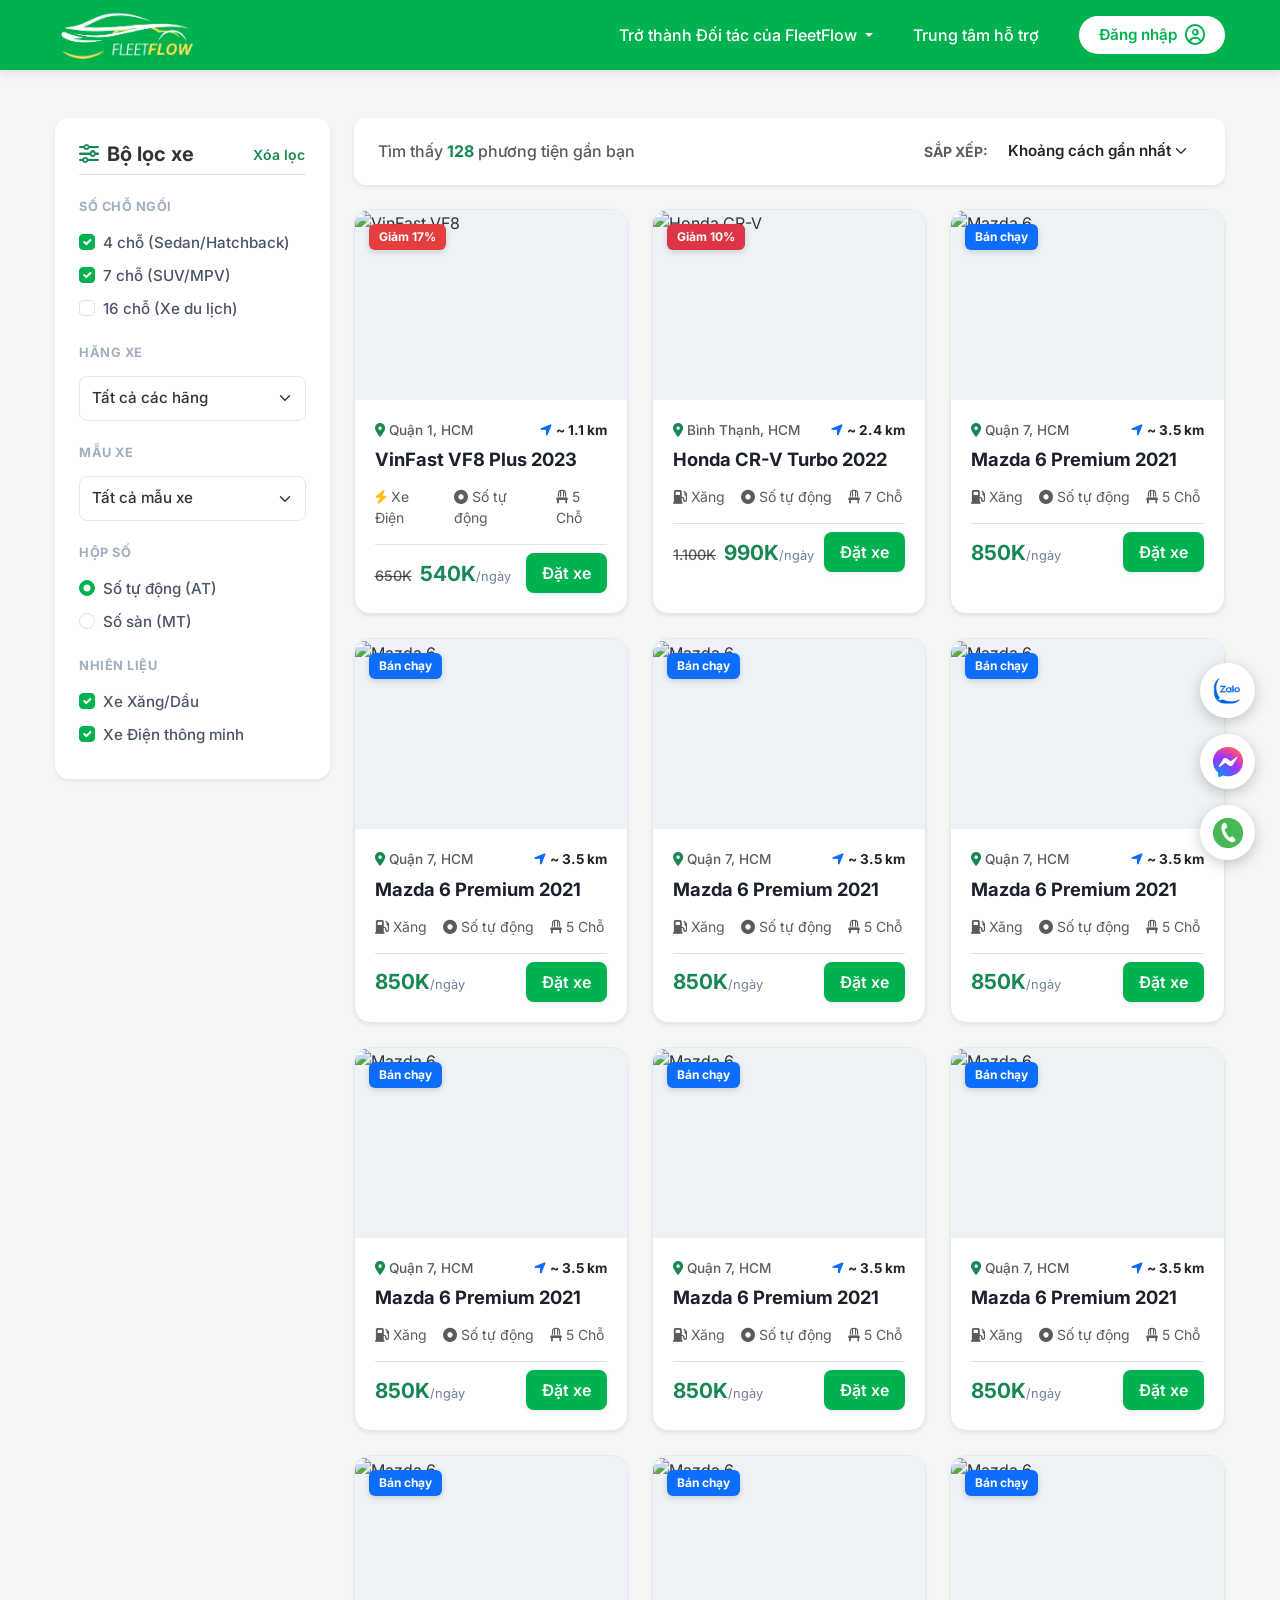
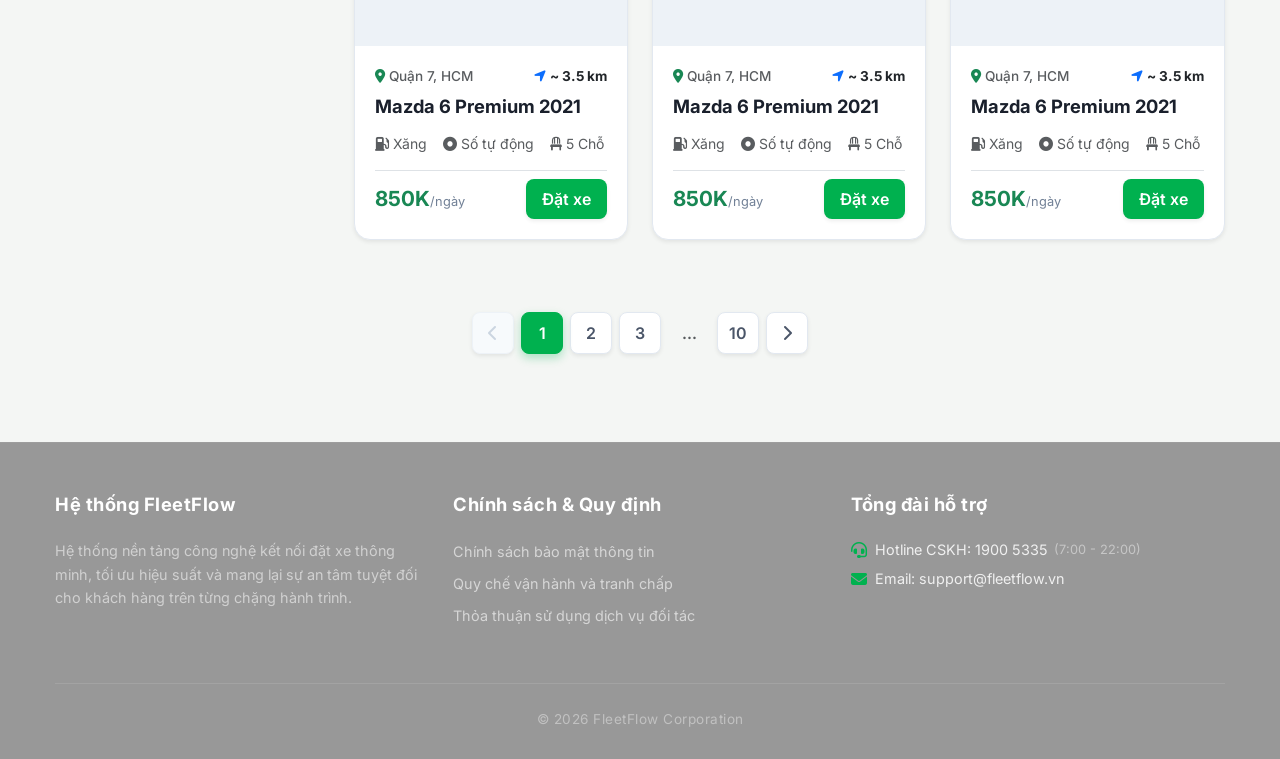
==== findCar.html @ 90685b1c "remove comments" ====
<!doctype html>
<html lang="vi">
  <head>
    <meta charset="UTF-8" />
    <meta name="viewport" content="width=device-width, initial-scale=1.0" />
    <meta
      name="description"
      content="FleetFlow - Tìm kiếm phương tiện di chuyển phù hợp nhất với bạn."
    />
    <title>FleetFlow - Tìm Kiếm Phương Tiện</title>

    <link rel="preconnect" href="https://fonts.googleapis.com" />
    <link rel="preconnect" href="https://fonts.gstatic.com" crossorigin />
    <link
      href="https://fonts.googleapis.com/css2?family=Inter:wght@400;500;600;700&display=swap"
      rel="stylesheet"
    />
    <link
      href="https://cdn.jsdelivr.net/npm/bootstrap@5.3.2/dist/css/bootstrap.min.css"
      rel="stylesheet"
    />
    <link
      rel="stylesheet"
      href="https://cdnjs.cloudflare.com/ajax/libs/font-awesome/6.4.2/css/all.min.css"
    />

    <link rel="stylesheet" href="style/base.css" />
    <link rel="stylesheet" href="style/pages/findCar.css" />
  </head>
  <body>
    <header>
      <nav class="navbar navbar-expand-lg custom-navbar sticky-top">
        <div class="container-base position-relative h-100">
          <a class="navbar-brand brand-overflow" href="#">
            <img
              src="assests/img/logo1.jpg"
              alt="FleetFlow Logo"
              class="logo-img"
            />
          </a>

          <button
            class="navbar-toggler border-0 ms-auto"
            type="button"
            data-bs-toggle="collapse"
            data-bs-target="#fleetflowNav"
          >
            <span class="navbar-toggler-icon"></span>
          </button>

          <div class="collapse navbar-collapse" id="fleetflowNav">
            <ul
              class="navbar-nav ms-auto align-items-center gap-4 mt-3 mt-lg-0"
            >
              <li class="nav-item dropdown">
                <a
                  class="nav-link text-white fw-medium dropdown-toggle"
                  href="#"
                  id="partnerDropdown"
                  role="button"
                  data-bs-toggle="dropdown"
                  aria-expanded="false"
                >
                  Trở thành Đối tác của FleetFlow
                </a>
                <ul
                  class="dropdown-menu shadow border-0"
                  aria-labelledby="partnerDropdown"
                >
                  <li>
                    <a class="dropdown-item py-2" href="#"
                      >Đăng kí trở thành tài xế FleetFlow</a
                    >
                  </li>
                  <li>
                    <a class="dropdown-item py-2" href="#"
                      >Đăng kí trở thành kĩ thuật viên FleetFlow</a
                    >
                  </li>
                  <li><hr class="dropdown-divider" /></li>
                  <li>
                    <a class="dropdown-item py-2" href="#"
                      >Đăng kí cho thuê xe</a
                    >
                  </li>
                </ul>
              </li>

              <li class="nav-item">
                <a class="nav-link text-white fw-medium" href="#support"
                  >Trung tâm hỗ trợ</a
                >
              </li>
              <li class="nav-item ms-lg-2">
                <button
                  class="btn-login d-flex align-items-center gap-2"
                  id="btnLogin"
                >
                  <span>Đăng nhập</span>
                  <i class="fa-regular fa-user-circle fs-5"></i>
                </button>
              </li>
            </ul>
          </div>
        </div>
      </nav>
    </header>

    <main class="py-5 bg-light-custom">
      <div class="container-base">
        <div class="row g-4">
          <aside class="col-lg-3">
            <div class="filter-sidebar shadow-sm">
              <div
                class="d-flex justify-content-between align-items-center mb-4 pb-2 border-bottom"
              >
                <h5 class="fw-bold m-0">
                  <i class="fa-solid fa-sliders me-2 text-success"></i>Bộ lọc xe
                </h5>
                <button
                  type="reset"
                  class="btn btn-sm btn-link text-success p-0 text-decoration-none fw-semibold"
                >
                  Xóa lọc
                </button>
              </div>

              <div class="filter-section mb-4">
                <h6 class="filter-title text-uppercase fw-bold mb-3">
                  Số chỗ ngồi
                </h6>
                <div class="form-check mb-2">
                  <input
                    class="form-check-input custom-checkbox"
                    type="checkbox"
                    id="seat4"
                    checked
                  />
                  <label class="form-check-label filter-label" for="seat4"
                    >4 chỗ (Sedan/Hatchback)</label
                  >
                </div>
                <div class="form-check mb-2">
                  <input
                    class="form-check-input custom-checkbox"
                    type="checkbox"
                    id="seat7"
                    checked
                  />
                  <label class="form-check-label filter-label" for="seat7"
                    >7 chỗ (SUV/MPV)</label
                  >
                </div>
                <div class="form-check">
                  <input
                    class="form-check-input custom-checkbox"
                    type="checkbox"
                    id="seat16"
                  />
                  <label class="form-check-label filter-label" for="seat16"
                    >16 chỗ (Xe du lịch)</label
                  >
                </div>
              </div>

              <div class="filter-section mb-4">
                <h6 class="filter-title text-uppercase fw-bold mb-3">
                  Hãng xe
                </h6>
                <select class="form-select filter-select">
                  <option value="" selected>Tất cả các hãng</option>
                  <option value="vinfast">VinFast</option>
                  <option value="honda">Honda</option>
                  <option value="toyota">Toyota</option>
                  <option value="mazda">Mazda</option>
                  <option value="hyundai">Hyundai</option>
                </select>
              </div>

              <div class="filter-section mb-4">
                <div class="filter-section mb-4">
                  <h6 class="filter-title text-uppercase fw-bold mb-3">
                    Mẫu xe
                  </h6>
                  <select class="form-select filter-select">
                    <option value="" selected>Tất cả mẫu xe</option>
                    <option value="vf8">VinFast VF8 Plus 2023</option>
                    <option value="vf5">VinFast VF5 Plus</option>
                    <option value="crv">Honda CR-V Turbo 2022</option>
                    <option value="city">Honda City RS</option>
                    <option value="mazda6">Mazda 6 Premium 2021</option>
                    <option value="cx5">Mazda CX-5</option>
                    <option value="fortuner">Toyota Fortuner 2022</option>
                    <option value="vios">Toyota Vios G</option>
                    <option value="tucson">Hyundai Tucson</option>
                  </select>
                </div>
              </div>

              <div class="filter-section mb-4">
                <h6 class="filter-title text-uppercase fw-bold mb-3">Hộp số</h6>
                <div class="form-check mb-2">
                  <input
                    class="form-check-input custom-checkbox"
                    type="radio"
                    name="transmission"
                    id="transAuto"
                    checked
                  />
                  <label class="form-check-label filter-label" for="transAuto"
                    >Số tự động (AT)</label
                  >
                </div>
                <div class="form-check">
                  <input
                    class="form-check-input custom-checkbox"
                    type="radio"
                    name="transmission"
                    id="transManual"
                  />
                  <label class="form-check-label filter-label" for="transManual"
                    >Số sàn (MT)</label
                  >
                </div>
              </div>

              <div class="filter-section mb-2">
                <h6 class="filter-title text-uppercase fw-bold mb-3">
                  Nhiên liệu
                </h6>
                <div class="form-check mb-2">
                  <input
                    class="form-check-input custom-checkbox"
                    type="checkbox"
                    id="fuelGas"
                    checked
                  />
                  <label class="form-check-label filter-label" for="fuelGas"
                    >Xe Xăng/Dầu</label
                  >
                </div>
                <div class="form-check">
                  <input
                    class="form-check-input custom-checkbox"
                    type="checkbox"
                    id="fuelElectric"
                    checked
                  />
                  <label
                    class="form-check-label filter-label"
                    for="fuelElectric"
                    >Xe Điện thông minh</label
                  >
                </div>
              </div>
            </div>
          </aside>

          <section class="col-lg-9">
            <div
              class="sort-bar d-flex flex-column flex-md-row justify-content-between align-items-md-center shadow-sm mb-4 gap-3"
            >
              <div class="text-muted fw-medium">
                Tìm thấy <span class="text-success fw-bold">128</span> phương
                tiện gần bạn
              </div>
              <div class="d-flex align-items-center gap-2">
                <span
                  class="text-nowrap small fw-bold text-uppercase text-muted"
                  >Sắp xếp:</span
                >
                <select
                  class="form-select sort-select border-0 fw-semibold text-dark"
                >
                  <option value="near" selected>Khoảng cách gần nhất</option>
                  <option value="priceAsc">Giá từ thấp đến cao</option>
                  <option value="priceDesc">Giá từ cao đến thấp</option>
                  <option value="rating">Đánh giá tốt nhất</option>
                </select>
              </div>
            </div>

            <div class="row g-4">
              <div class="col-md-6 col-xl-4">
                <div class="vehicle-card h-100 shadow-sm">
                  <div class="vehicle-badge-discount">Giảm 17%</div>
                  <div class="vehicle-img-box">
                    <img
                      src="https://images.unsplash.com/photo-1549399542-7e3f8b79c341?q=80&w=600"
                      alt="VinFast VF8"
                      class="v-img"
                      loading="lazy"
                    />
                  </div>
                  <div class="vehicle-detail-content">
                    <div
                      class="d-flex align-items-center justify-content-between mb-2"
                    >
                      <span class="v-location text-muted"
                        ><i
                          class="fa-solid fa-location-dot text-success me-1"
                        ></i
                        >Quận 1, HCM</span
                      >
                      <span class="v-distance fw-bold text-dark"
                        ><i
                          class="fa-solid fa-location-arrow text-primary me-1"
                        ></i
                        >~ 1.1 km</span
                      >
                    </div>
                    <h5 class="v-title fw-bold">VinFast VF8 Plus 2023</h5>
                    <div class="v-specs d-flex gap-3 text-muted small my-3">
                      <span
                        ><i class="fa-solid fa-bolt me-1 text-warning"></i>Xe
                        Điện</span
                      >
                      <span
                        ><i class="fa-solid fa-circle-dot me-1"></i>Số tự
                        động</span
                      >
                      <span><i class="fa-solid fa-chair me-1"></i>5 Chỗ</span>
                    </div>
                    <div
                      class="d-flex align-items-center justify-content-between pt-2 border-top"
                    >
                      <div class="price-container">
                        <span
                          class="price-old text-muted text-decoration-line-through me-2"
                          >650K</span
                        >
                        <span class="price-current fw-bold text-success"
                          >540K<span class="small-text">/ngày</span></span
                        >
                      </div>
                      <button
                        class="btn-base px-3 py-2 small shadow-sm"
                        onclick="alert('Tiến hành giữ xe này!')"
                      >
                        Đặt xe
                      </button>
                    </div>
                  </div>
                </div>
              </div>

              <div class="col-md-6 col-xl-4">
                <div class="vehicle-card h-100 shadow-sm">
                  <div class="vehicle-badge-discount bg-danger">Giảm 10%</div>
                  <div class="vehicle-img-box">
                    <img
                      src="https://images.unsplash.com/photo-1533473359331-0135ef1b58bf?q=80&w=600"
                      alt="Honda CR-V"
                      class="v-img"
                      loading="lazy"
                    />
                  </div>
                  <div class="vehicle-detail-content">
                    <div
                      class="d-flex align-items-center justify-content-between mb-2"
                    >
                      <span class="v-location text-muted"
                        ><i
                          class="fa-solid fa-location-dot text-success me-1"
                        ></i
                        >Bình Thạnh, HCM</span
                      >
                      <span class="v-distance fw-bold text-dark"
                        ><i
                          class="fa-solid fa-location-arrow text-primary me-1"
                        ></i
                        >~ 2.4 km</span
                      >
                    </div>
                    <h5 class="v-title fw-bold">Honda CR-V Turbo 2022</h5>
                    <div class="v-specs d-flex gap-3 text-muted small my-3">
                      <span><i class="fa-solid fa-gas-pump me-1"></i>Xăng</span>
                      <span
                        ><i class="fa-solid fa-circle-dot me-1"></i>Số tự
                        động</span
                      >
                      <span><i class="fa-solid fa-chair me-1"></i>7 Chỗ</span>
                    </div>
                    <div
                      class="d-flex align-items-center justify-content-between pt-2 border-top"
                    >
                      <div class="price-container">
                        <span
                          class="price-old text-muted text-decoration-line-through me-2"
                          >1.100K</span
                        >
                        <span class="price-current fw-bold text-success"
                          >990K<span class="small-text">/ngày</span></span
                        >
                      </div>
                      <button class="btn-base px-3 py-2 small shadow-sm">
                        Đặt xe
                      </button>
                    </div>
                  </div>
                </div>
              </div>

              <div class="col-md-6 col-xl-4">
                <div class="vehicle-card h-100 shadow-sm">
                  <div class="vehicle-badge-discount bg-primary">Bán chạy</div>
                  <div class="vehicle-img-box">
                    <img
                      src="https://images.unsplash.com/photo-1503376780353-7e6692767b70?q=80&w=600"
                      alt="Mazda 6"
                      class="v-img"
                      loading="lazy"
                    />
                  </div>
                  <div class="vehicle-detail-content">
                    <div
                      class="d-flex align-items-center justify-content-between mb-2"
                    >
                      <span class="v-location text-muted"
                        ><i
                          class="fa-solid fa-location-dot text-success me-1"
                        ></i
                        >Quận 7, HCM</span
                      >
                      <span class="v-distance fw-bold text-dark"
                        ><i
                          class="fa-solid fa-location-arrow text-primary me-1"
                        ></i
                        >~ 3.5 km</span
                      >
                    </div>
                    <h5 class="v-title fw-bold">Mazda 6 Premium 2021</h5>
                    <div class="v-specs d-flex gap-3 text-muted small my-3">
                      <span><i class="fa-solid fa-gas-pump me-1"></i>Xăng</span>
                      <span
                        ><i class="fa-solid fa-circle-dot me-1"></i>Số tự
                        động</span
                      >
                      <span><i class="fa-solid fa-chair me-1"></i>5 Chỗ</span>
                    </div>
                    <div
                      class="d-flex align-items-center justify-content-between pt-2 border-top"
                    >
                      <div class="price-container">
                        <span class="price-current fw-bold text-success"
                          >850K<span class="small-text">/ngày</span></span
                        >
                      </div>
                      <button class="btn-base px-3 py-2 small shadow-sm">
                        Đặt xe
                      </button>
                    </div>
                  </div>
                </div>
              </div>

              <div class="col-md-6 col-xl-4">
                <div class="vehicle-card h-100 shadow-sm">
                  <div class="vehicle-badge-discount bg-primary">Bán chạy</div>
                  <div class="vehicle-img-box">
                    <img
                      src="https://images.unsplash.com/photo-1503376780353-7e6692767b70?q=80&w=600"
                      alt="Mazda 6"
                      class="v-img"
                      loading="lazy"
                    />
                  </div>
                  <div class="vehicle-detail-content">
                    <div
                      class="d-flex align-items-center justify-content-between mb-2"
                    >
                      <span class="v-location text-muted"
                        ><i
                          class="fa-solid fa-location-dot text-success me-1"
                        ></i
                        >Quận 7, HCM</span
                      >
                      <span class="v-distance fw-bold text-dark"
                        ><i
                          class="fa-solid fa-location-arrow text-primary me-1"
                        ></i
                        >~ 3.5 km</span
                      >
                    </div>
                    <h5 class="v-title fw-bold">Mazda 6 Premium 2021</h5>
                    <div class="v-specs d-flex gap-3 text-muted small my-3">
                      <span><i class="fa-solid fa-gas-pump me-1"></i>Xăng</span>
                      <span
                        ><i class="fa-solid fa-circle-dot me-1"></i>Số tự
                        động</span
                      >
                      <span><i class="fa-solid fa-chair me-1"></i>5 Chỗ</span>
                    </div>
                    <div
                      class="d-flex align-items-center justify-content-between pt-2 border-top"
                    >
                      <div class="price-container">
                        <span class="price-current fw-bold text-success"
                          >850K<span class="small-text">/ngày</span></span
                        >
                      </div>
                      <button class="btn-base px-3 py-2 small shadow-sm">
                        Đặt xe
                      </button>
                    </div>
                  </div>
                </div>
              </div>

              <div class="col-md-6 col-xl-4">
                <div class="vehicle-card h-100 shadow-sm">
                  <div class="vehicle-badge-discount bg-primary">Bán chạy</div>
                  <div class="vehicle-img-box">
                    <img
                      src="https://images.unsplash.com/photo-1503376780353-7e6692767b70?q=80&w=600"
                      alt="Mazda 6"
                      class="v-img"
                      loading="lazy"
                    />
                  </div>
                  <div class="vehicle-detail-content">
                    <div
                      class="d-flex align-items-center justify-content-between mb-2"
                    >
                      <span class="v-location text-muted"
                        ><i
                          class="fa-solid fa-location-dot text-success me-1"
                        ></i
                        >Quận 7, HCM</span
                      >
                      <span class="v-distance fw-bold text-dark"
                        ><i
                          class="fa-solid fa-location-arrow text-primary me-1"
                        ></i
                        >~ 3.5 km</span
                      >
                    </div>
                    <h5 class="v-title fw-bold">Mazda 6 Premium 2021</h5>
                    <div class="v-specs d-flex gap-3 text-muted small my-3">
                      <span><i class="fa-solid fa-gas-pump me-1"></i>Xăng</span>
                      <span
                        ><i class="fa-solid fa-circle-dot me-1"></i>Số tự
                        động</span
                      >
                      <span><i class="fa-solid fa-chair me-1"></i>5 Chỗ</span>
                    </div>
                    <div
                      class="d-flex align-items-center justify-content-between pt-2 border-top"
                    >
                      <div class="price-container">
                        <span class="price-current fw-bold text-success"
                          >850K<span class="small-text">/ngày</span></span
                        >
                      </div>
                      <button class="btn-base px-3 py-2 small shadow-sm">
                        Đặt xe
                      </button>
                    </div>
                  </div>
                </div>
              </div>

              <div class="col-md-6 col-xl-4">
                <div class="vehicle-card h-100 shadow-sm">
                  <div class="vehicle-badge-discount bg-primary">Bán chạy</div>
                  <div class="vehicle-img-box">
                    <img
                      src="https://images.unsplash.com/photo-1503376780353-7e6692767b70?q=80&w=600"
                      alt="Mazda 6"
                      class="v-img"
                      loading="lazy"
                    />
                  </div>
                  <div class="vehicle-detail-content">
                    <div
                      class="d-flex align-items-center justify-content-between mb-2"
                    >
                      <span class="v-location text-muted"
                        ><i
                          class="fa-solid fa-location-dot text-success me-1"
                        ></i
                        >Quận 7, HCM</span
                      >
                      <span class="v-distance fw-bold text-dark"
                        ><i
                          class="fa-solid fa-location-arrow text-primary me-1"
                        ></i
                        >~ 3.5 km</span
                      >
                    </div>
                    <h5 class="v-title fw-bold">Mazda 6 Premium 2021</h5>
                    <div class="v-specs d-flex gap-3 text-muted small my-3">
                      <span><i class="fa-solid fa-gas-pump me-1"></i>Xăng</span>
                      <span
                        ><i class="fa-solid fa-circle-dot me-1"></i>Số tự
                        động</span
                      >
                      <span><i class="fa-solid fa-chair me-1"></i>5 Chỗ</span>
                    </div>
                    <div
                      class="d-flex align-items-center justify-content-between pt-2 border-top"
                    >
                      <div class="price-container">
                        <span class="price-current fw-bold text-success"
                          >850K<span class="small-text">/ngày</span></span
                        >
                      </div>
                      <button class="btn-base px-3 py-2 small shadow-sm">
                        Đặt xe
                      </button>
                    </div>
                  </div>
                </div>
              </div>

              <div class="col-md-6 col-xl-4">
                <div class="vehicle-card h-100 shadow-sm">
                  <div class="vehicle-badge-discount bg-primary">Bán chạy</div>
                  <div class="vehicle-img-box">
                    <img
                      src="https://images.unsplash.com/photo-1503376780353-7e6692767b70?q=80&w=600"
                      alt="Mazda 6"
                      class="v-img"
                      loading="lazy"
                    />
                  </div>
                  <div class="vehicle-detail-content">
                    <div
                      class="d-flex align-items-center justify-content-between mb-2"
                    >
                      <span class="v-location text-muted"
                        ><i
                          class="fa-solid fa-location-dot text-success me-1"
                        ></i
                        >Quận 7, HCM</span
                      >
                      <span class="v-distance fw-bold text-dark"
                        ><i
                          class="fa-solid fa-location-arrow text-primary me-1"
                        ></i
                        >~ 3.5 km</span
                      >
                    </div>
                    <h5 class="v-title fw-bold">Mazda 6 Premium 2021</h5>
                    <div class="v-specs d-flex gap-3 text-muted small my-3">
                      <span><i class="fa-solid fa-gas-pump me-1"></i>Xăng</span>
                      <span
                        ><i class="fa-solid fa-circle-dot me-1"></i>Số tự
                        động</span
                      >
                      <span><i class="fa-solid fa-chair me-1"></i>5 Chỗ</span>
                    </div>
                    <div
                      class="d-flex align-items-center justify-content-between pt-2 border-top"
                    >
                      <div class="price-container">
                        <span class="price-current fw-bold text-success"
                          >850K<span class="small-text">/ngày</span></span
                        >
                      </div>
                      <button class="btn-base px-3 py-2 small shadow-sm">
                        Đặt xe
                      </button>
                    </div>
                  </div>
                </div>
              </div>

              <div class="col-md-6 col-xl-4">
                <div class="vehicle-card h-100 shadow-sm">
                  <div class="vehicle-badge-discount bg-primary">Bán chạy</div>
                  <div class="vehicle-img-box">
                    <img
                      src="https://images.unsplash.com/photo-1503376780353-7e6692767b70?q=80&w=600"
                      alt="Mazda 6"
                      class="v-img"
                      loading="lazy"
                    />
                  </div>
                  <div class="vehicle-detail-content">
                    <div
                      class="d-flex align-items-center justify-content-between mb-2"
                    >
                      <span class="v-location text-muted"
                        ><i
                          class="fa-solid fa-location-dot text-success me-1"
                        ></i
                        >Quận 7, HCM</span
                      >
                      <span class="v-distance fw-bold text-dark"
                        ><i
                          class="fa-solid fa-location-arrow text-primary me-1"
                        ></i
                        >~ 3.5 km</span
                      >
                    </div>
                    <h5 class="v-title fw-bold">Mazda 6 Premium 2021</h5>
                    <div class="v-specs d-flex gap-3 text-muted small my-3">
                      <span><i class="fa-solid fa-gas-pump me-1"></i>Xăng</span>
                      <span
                        ><i class="fa-solid fa-circle-dot me-1"></i>Số tự
                        động</span
                      >
                      <span><i class="fa-solid fa-chair me-1"></i>5 Chỗ</span>
                    </div>
                    <div
                      class="d-flex align-items-center justify-content-between pt-2 border-top"
                    >
                      <div class="price-container">
                        <span class="price-current fw-bold text-success"
                          >850K<span class="small-text">/ngày</span></span
                        >
                      </div>
                      <button class="btn-base px-3 py-2 small shadow-sm">
                        Đặt xe
                      </button>
                    </div>
                  </div>
                </div>
              </div>

              <div class="col-md-6 col-xl-4">
                <div class="vehicle-card h-100 shadow-sm">
                  <div class="vehicle-badge-discount bg-primary">Bán chạy</div>
                  <div class="vehicle-img-box">
                    <img
                      src="https://images.unsplash.com/photo-1503376780353-7e6692767b70?q=80&w=600"
                      alt="Mazda 6"
                      class="v-img"
                      loading="lazy"
                    />
                  </div>
                  <div class="vehicle-detail-content">
                    <div
                      class="d-flex align-items-center justify-content-between mb-2"
                    >
                      <span class="v-location text-muted"
                        ><i
                          class="fa-solid fa-location-dot text-success me-1"
                        ></i
                        >Quận 7, HCM</span
                      >
                      <span class="v-distance fw-bold text-dark"
                        ><i
                          class="fa-solid fa-location-arrow text-primary me-1"
                        ></i
                        >~ 3.5 km</span
                      >
                    </div>
                    <h5 class="v-title fw-bold">Mazda 6 Premium 2021</h5>
                    <div class="v-specs d-flex gap-3 text-muted small my-3">
                      <span><i class="fa-solid fa-gas-pump me-1"></i>Xăng</span>
                      <span
                        ><i class="fa-solid fa-circle-dot me-1"></i>Số tự
                        động</span
                      >
                      <span><i class="fa-solid fa-chair me-1"></i>5 Chỗ</span>
                    </div>
                    <div
                      class="d-flex align-items-center justify-content-between pt-2 border-top"
                    >
                      <div class="price-container">
                        <span class="price-current fw-bold text-success"
                          >850K<span class="small-text">/ngày</span></span
                        >
                      </div>
                      <button class="btn-base px-3 py-2 small shadow-sm">
                        Đặt xe
                      </button>
                    </div>
                  </div>
                </div>
              </div>

              <div class="col-md-6 col-xl-4">
                <div class="vehicle-card h-100 shadow-sm">
                  <div class="vehicle-badge-discount bg-primary">Bán chạy</div>
                  <div class="vehicle-img-box">
                    <img
                      src="https://images.unsplash.com/photo-1503376780353-7e6692767b70?q=80&w=600"
                      alt="Mazda 6"
                      class="v-img"
                      loading="lazy"
                    />
                  </div>
                  <div class="vehicle-detail-content">
                    <div
                      class="d-flex align-items-center justify-content-between mb-2"
                    >
                      <span class="v-location text-muted"
                        ><i
                          class="fa-solid fa-location-dot text-success me-1"
                        ></i
                        >Quận 7, HCM</span
                      >
                      <span class="v-distance fw-bold text-dark"
                        ><i
                          class="fa-solid fa-location-arrow text-primary me-1"
                        ></i
                        >~ 3.5 km</span
                      >
                    </div>
                    <h5 class="v-title fw-bold">Mazda 6 Premium 2021</h5>
                    <div class="v-specs d-flex gap-3 text-muted small my-3">
                      <span><i class="fa-solid fa-gas-pump me-1"></i>Xăng</span>
                      <span
                        ><i class="fa-solid fa-circle-dot me-1"></i>Số tự
                        động</span
                      >
                      <span><i class="fa-solid fa-chair me-1"></i>5 Chỗ</span>
                    </div>
                    <div
                      class="d-flex align-items-center justify-content-between pt-2 border-top"
                    >
                      <div class="price-container">
                        <span class="price-current fw-bold text-success"
                          >850K<span class="small-text">/ngày</span></span
                        >
                      </div>
                      <button class="btn-base px-3 py-2 small shadow-sm">
                        Đặt xe
                      </button>
                    </div>
                  </div>
                </div>
              </div>

              <div class="col-md-6 col-xl-4">
                <div class="vehicle-card h-100 shadow-sm">
                  <div class="vehicle-badge-discount bg-primary">Bán chạy</div>
                  <div class="vehicle-img-box">
                    <img
                      src="https://images.unsplash.com/photo-1503376780353-7e6692767b70?q=80&w=600"
                      alt="Mazda 6"
                      class="v-img"
                      loading="lazy"
                    />
                  </div>
                  <div class="vehicle-detail-content">
                    <div
                      class="d-flex align-items-center justify-content-between mb-2"
                    >
                      <span class="v-location text-muted"
                        ><i
                          class="fa-solid fa-location-dot text-success me-1"
                        ></i
                        >Quận 7, HCM</span
                      >
                      <span class="v-distance fw-bold text-dark"
                        ><i
                          class="fa-solid fa-location-arrow text-primary me-1"
                        ></i
                        >~ 3.5 km</span
                      >
                    </div>
                    <h5 class="v-title fw-bold">Mazda 6 Premium 2021</h5>
                    <div class="v-specs d-flex gap-3 text-muted small my-3">
                      <span><i class="fa-solid fa-gas-pump me-1"></i>Xăng</span>
                      <span
                        ><i class="fa-solid fa-circle-dot me-1"></i>Số tự
                        động</span
                      >
                      <span><i class="fa-solid fa-chair me-1"></i>5 Chỗ</span>
                    </div>
                    <div
                      class="d-flex align-items-center justify-content-between pt-2 border-top"
                    >
                      <div class="price-container">
                        <span class="price-current fw-bold text-success"
                          >850K<span class="small-text">/ngày</span></span
                        >
                      </div>
                      <button class="btn-base px-3 py-2 small shadow-sm">
                        Đặt xe
                      </button>
                    </div>
                  </div>
                </div>
              </div>

              <div class="col-md-6 col-xl-4">
                <div class="vehicle-card h-100 shadow-sm">
                  <div class="vehicle-badge-discount bg-primary">Bán chạy</div>
                  <div class="vehicle-img-box">
                    <img
                      src="https://images.unsplash.com/photo-1503376780353-7e6692767b70?q=80&w=600"
                      alt="Mazda 6"
                      class="v-img"
                      loading="lazy"
                    />
                  </div>
                  <div class="vehicle-detail-content">
                    <div
                      class="d-flex align-items-center justify-content-between mb-2"
                    >
                      <span class="v-location text-muted"
                        ><i
                          class="fa-solid fa-location-dot text-success me-1"
                        ></i
                        >Quận 7, HCM</span
                      >
                      <span class="v-distance fw-bold text-dark"
                        ><i
                          class="fa-solid fa-location-arrow text-primary me-1"
                        ></i
                        >~ 3.5 km</span
                      >
                    </div>
                    <h5 class="v-title fw-bold">Mazda 6 Premium 2021</h5>
                    <div class="v-specs d-flex gap-3 text-muted small my-3">
                      <span><i class="fa-solid fa-gas-pump me-1"></i>Xăng</span>
                      <span
                        ><i class="fa-solid fa-circle-dot me-1"></i>Số tự
                        động</span
                      >
                      <span><i class="fa-solid fa-chair me-1"></i>5 Chỗ</span>
                    </div>
                    <div
                      class="d-flex align-items-center justify-content-between pt-2 border-top"
                    >
                      <div class="price-container">
                        <span class="price-current fw-bold text-success"
                          >850K<span class="small-text">/ngày</span></span
                        >
                      </div>
                      <button class="btn-base px-3 py-2 small shadow-sm">
                        Đặt xe
                      </button>
                    </div>
                  </div>
                </div>
              </div>
            </div>
          </section>

          <div class="row g-4" id="vehicleGrid"></div>

          <nav aria-label="Page navigation" class="mt-5 mb-4">
            <ul
              class="pagination justify-content-center custom-pagination gap-2"
            >
              <li class="page-item disabled">
                <a
                  class="page-link shadow-sm"
                  href="#"
                  tabindex="-1"
                  aria-disabled="true"
                  ><i class="fa-solid fa-chevron-left"></i
                ></a>
              </li>

              <li class="page-item active">
                <a class="page-link shadow-sm" href="findCar.html">1</a>
              </li>
              <li class="page-item">
                <a class="page-link shadow-sm" href="findCar_page2.html">2</a>
              </li>
              <li class="page-item">
                <a class="page-link shadow-sm" href="findCar_page3.html">3</a>
              </li>
              <li class="page-item">
                <span class="page-link border-0 bg-transparent text-muted"
                  >...</span
                >
              </li>
              <li class="page-item">
                <a class="page-link shadow-sm" href="findCar_page10.html">10</a>
              </li>

              <li class="page-item">
                <a class="page-link shadow-sm" href="findCar_page2.html"
                  ><i class="fa-solid fa-chevron-right"></i
                ></a>
              </li>
            </ul>
          </nav>
        </div>
      </div>
    </main>

    <aside class="floating-contact-buttons d-flex flex-column gap-3">
      <a
        href="#"
        target="_blank"
        class="social-icon-btn zalo-bg"
        title="Chat Zalo"
      >
        <img src="assests/img/zalo.jpg" alt="Zalo" width="30" height="30" />
      </a>
      <a
        href="#"
        target="_blank"
        class="social-icon-btn messenger-bg"
        title="Chat Messenger"
      >
        <img
          src="assests/img/messenger.jpg"
          alt="Messenger"
          width="30"
          height="30"
        />
      </a>
      <a
        href="tel:19005335"
        class="social-icon-btn phone-bg"
        title="Gọi hotline"
      >
        <img src="assests/img/calling.jpg" alt="Phone" width="30" height="30" />
      </a>
    </aside>

    <footer class="footer-corporate">
      <div class="container-base">
        <div class="row g-4">
          <div class="col-lg-4 col-md-6">
            <h5 class="footer-title">Hệ thống FleetFlow</h5>
            <p class="footer-text">
              Hệ thống nền tảng công nghệ kết nối đặt xe thông minh, tối ưu hiệu
              suất và mang lại sự an tâm tuyệt đối cho khách hàng trên từng
              chặng hành trình.
            </p>
          </div>

          <div class="col-lg-4 col-md-6">
            <h5 class="footer-title">Chính sách & Quy định</h5>
            <ul class="footer-links list-unstyled d-flex flex-column gap-2">
              <li><a href="#">Chính sách bảo mật thông tin</a></li>
              <li><a href="#">Quy chế vận hành và tranh chấp</a></li>
              <li><a href="#">Thỏa thuận sử dụng dịch vụ đối tác</a></li>
            </ul>
          </div>

          <div class="col-lg-4 col-md-12">
            <h5 class="footer-title">Tổng đài hỗ trợ</h5>
            <div class="footer-contact d-flex flex-column gap-2">
              <p class="m-0">
                <i class="fa-solid fa-headset me-2"></i>Hotline CSKH: 1900 5335
                <span class="contact-time">(7:00 - 22:00)</span>
              </p>
              <p class="m-0">
                <i class="fa-solid fa-envelope me-2"></i>Email:
                support@fleetflow.vn
              </p>
            </div>
          </div>
        </div>

        <hr class="footer-divider" />

        <div class="footer-bottom text-center">
          &copy; 2026 FleetFlow Corporation
        </div>
      </div>
    </footer>

    <script src="https://cdn.jsdelivr.net/npm/bootstrap@5.3.2/dist/js/bootstrap.bundle.min.js"></script>
  </body>
</html>
---- style/base.css ----
/* =========================================
   1. ROOT VARIABLES (HỆ MÀU CHUẨN)
========================================= */
:root {
    --color-1: #00B14F; /* Màu chính: Xanh lá (Phù hợp cho nút nhấn, điểm nhấn) */
    --color-2: #FFFFFF; /* Màu nền/text: Trắng */
    --color-3: #FFDE59; /* Màu phụ: Vàng (Phù hợp cho hover, icon, cảnh báo) */
    
    /* Gợi ý thêm vài biến để dễ quản lý hơn */
    --text-color: #333333;
    --transition-speed: 0.3s;
}

/* =========================================
   2. GLOBAL RESET & TYPOGRAPHY
========================================= */
* {
    margin: 0;
    padding: 0;
    box-sizing: border-box;
}

body {
    font-family: 'Inter', sans-serif; /* Font chữ hiện đại */
    color: var(--text-color);
    background-color: var(--color-2);
}

/* Yêu cầu: Xóa gạch chân cho toàn bộ thẻ a */
a {
    text-decoration: none;
    color: inherit; /* Kế thừa màu từ thẻ cha thay vì màu xanh dương mặc định */
    transition: color var(--transition-speed) ease;
}

/* =========================================
   3. STANDARD BUTTON (NÚT BẤM DÙNG CHUNG)
========================================= */
.btn-base {
    display: inline-flex;
    align-items: center;
    justify-content: center;
    background-color: var(--color-1);
    color: var(--color-2);
    padding: 10px 24px;
    font-size: 1rem;
    font-weight: 600;
    border: none;
    border-radius: 8px; /* Bo góc nhẹ nhàng, hiện đại */
    cursor: pointer;
    transition: all var(--transition-speed) ease;
}

.btn-base:hover {
    background-color: var(--color-3);
    color: #333333; /* Đổi màu chữ tối lại để nổi bật trên nền vàng */
    transform: translateY(-2px); /* Hiệu ứng nảy lên nhẹ khi hover */
    box-shadow: 0 4px 12px rgba(0, 177, 79, 0.2);
}

.btn-base:active {
    transform: translateY(0);
}

/* =========================================
   4. CONTAINERS (KHUNG CHỨA NỘI DUNG)
========================================= */
/* Container chuẩn có giới hạn chiều rộng, luôn canh giữa */
.container-base {
    width: 100%;
    max-width: 1200px; /* Kích thước chuẩn cho màn hình Desktop */
    margin: 0 auto;
    padding: 0 15px; /* Giữ khoảng cách 2 bên trên mobile */
}

/* Container tràn viền 100% */
.container-fluid-base {
    width: 100%;
    padding: 0 15px;
}

/* CSS cho thiết bị di động (Responsive nhỏ hơn 768px) */
@media (max-width: 768px) {
    .container-base {
        max-width: 100%;
        padding: 0 20px;
    }
}
---- style/pages/findCar.css ----
/* ==========================================================================
   FLEETFLOW - FIND CAR PAGE STYLESHEET
========================================================================== */

/* =========================================
   1. THIẾT LẬP LAYOUT CHUNG & NỀN TẢNG
========================================= */
.bg-light-custom {
    background-color: #f4f6f4; /* Lớp nền xám nhạt ngả rêu dịu nhẹ */
}

/* =========================================
   2. NAVBAR & LOGO TRÀN VIỀN
========================================= */

/* Định dạng tổng thể thanh điều hướng (Navbar) */
.custom-navbar {
  background-color: var(--color-1); /* Lấy màu xanh 00B14F từ base.css */
  height: 70px; /* Fix cứng chiều cao navbar */
  padding: 0 !important; /* Xóa toàn bộ khoảng không mặc định */
  box-shadow: 0 2px 10px rgba(0, 0, 0, 0.1);
}

/* Định dạng lưới Container cơ sở dùng chung */
.container-base {
  width: 100%;
  padding-right: 15px;
  padding-left: 15px;
  margin-right: auto;
  margin-left: auto;
}

/* Ép container của navbar căng tràn giới hạn bằng với container ở dưới */
.custom-navbar .container-base {
  display: flex;
  align-items: center;
  justify-content: space-between; /* Đẩy logo ra mép trái, các link ra mép phải */
  padding: 0 15px; /* Đảm bảo padding-left khớp với cột col-lg-6 */
}

/* Xử lý Logo (Nằm gọn trong Navbar, không làm thõng xuống) */
.brand-overflow {
  position: relative; /* Trả logo về vị trí bình thường */
  height: 70px; /* Chiều cao bằng chính xác chiều cao của .custom-navbar */
  display: flex;
  align-items: center;
  padding: 0; /* Xóa khoảng trống để ảnh chạm sát viền trên dưới */
  background-color: transparent; /* Xóa nền trắng dư thừa */
  box-shadow: none; /* Xóa bóng đổ */
}

/* Định dạng hình ảnh Logo bên trong */
.brand-overflow .logo-img {
  height: 100%; /* Ảnh sẽ lấy chiều cao tối đa 70px của thẻ a */
  width: auto; /* Tự động co giãn chiều ngang để ảnh không bị méo */
  object-fit: contain; /* Ép hình ảnh hiển thị trọn vẹn, không bị cắt xén */
  padding: 5px 0; /* Thêm một chút lề trên dưới cho ảnh đỡ sát viền quá */
}

/* Các link trên Navbar */
.nav-link {
  transition: opacity var(--transition-speed) ease;
}

.nav-link:hover {
  opacity: 0.8;
  color: var(--color-3) !important; /* Hover ra màu vàng FFDE59 */
}

/* Nút Đăng nhập riêng biệt trên Nav */
.btn-login {
  background-color: var(--color-2);
  color: var(--color-1);
  border: none;
  border-radius: 50px;
  padding: 8px 20px;
  font-size: 0.95rem;
  font-weight: 600;
  cursor: pointer;
  transition: all var(--transition-speed) ease;
}

.btn-login:hover {
  background-color: var(--color-3);
  color: #333;
  transform: translateY(-2px);
}

/* =========================================
   3. CUSTOM DROPDOWN MENU & TRANSITION UNDERLINE
========================================= */

/* Định hình lại khung menu thả xuống */
.custom-navbar .dropdown-menu {
  border-radius: 8px;
  padding: 8px 0;
  box-shadow: 0 4px 12px rgba(0, 0, 0, 0.1);
}

/* Cấu hình chữ cho các option ở trạng thái bình thường */
.custom-navbar .dropdown-item {
  font-size: 0.95rem;
  padding: 10px 20px;
  background-color: transparent !important;
  color: #333 !important; /* Màu chữ gốc mặc định */
  position: relative; /* Bắt buộc phải có để làm điểm tựa cho đường gạch chạy */
  display: inline-block;
  width: 100%;
  transition: color var(--transition-speed) ease;
}

/* Tạo đường gạch chân ẩn sẵn nằm dưới chữ */
.custom-navbar .dropdown-item::after {
  content: "";
  position: absolute;
  left: 20px; /* Thụt lề bằng đúng padding-left của dropdown-item */
  bottom: 4px; /* Khoảng cách từ chân chữ xuống đường gạch */

  /* ĐỘ LỚN: Thay đổi độ dày của đường gạch tại đây */
  height: 3px; 

  /* ĐỘ DÀI: Tính toán độ dài đường gạch bằng chiều ngang chữ (trừ đi 2 bên lề padding 20px * 2) */
  width: calc(100% - 40px);

  background-color: var(--color-3); /* Đường gạch màu vàng chuẩn */

  /* HIỆU ỨNG: Thu nhỏ đường gạch về 0 và đặt tâm chuyển động ở bên trái */
  transform: scaleX(0);
  transform-origin: bottom left;
  transition: transform var(--transition-speed) ease-in-out;
}

/* Hiệu ứng Hover: Chữ đổi màu xanh và đường gạch kích hoạt chạy ra */
.custom-navbar .dropdown-item:hover {
  font-weight: 700; /* Tăng độ đậm vừa phải để không bị lệch layout */
}

/* Khi hover vào item, đường gạch chân ::after sẽ phóng to lên kích thước đầy đủ (scaleX = 1) */
.custom-navbar .dropdown-item:hover::after {
  transform: scaleX(1);
}

/* Đường kẻ phân chia */
.custom-navbar .dropdown-divider {
  border-top: 1px solid rgba(0, 0, 0, 0.15) !important;
  margin: 6px 0;
}

/* HIỆU ỨNG HOVER BUNG DROPDOWN (CHỈ DÀNH CHO DESKTOP) */
@media (min-width: 992px) {
    .nav-item.dropdown:hover .dropdown-menu {
        display: block; /* Bật hiển thị menu khi hover vào thẻ li cha */
        margin-top: 0; /* Đảm bảo menu nằm sát chân navbar, không bị hở */
    }
}

/* =========================================
   4. CỘT TRÁI - SIDEBAR FILTER (BỘ LỌC)
========================================= */
.filter-sidebar {
    background-color: var(--color-2);
    border-radius: 14px;
    padding: 24px;
    position: sticky;
    top: 90px; /* Ghim bộ lọc cố định khi cuộn màn hình cuộn xuống */
}

.filter-title {
    font-size: 0.8rem;
    letter-spacing: 0.5px;
    color: #a0aec0;
}

.filter-label {
    font-size: 0.95rem;
    color: #4a5568;
    font-weight: 500;
    cursor: pointer;
}

/* Tùy chỉnh màu checkbox & radio đồng bộ xanh lá */
.custom-checkbox:checked {
    background-color: var(--color-1) !important;
    border-color: var(--color-1) !important;
}

.filter-select {
    border: 1px solid #e2e8f0;
    border-radius: 8px;
    padding: 10px 12px;
    font-size: 0.95rem;
    font-weight: 500;
    color: var(--color-text-dark);
}

.filter-select:focus {
    border-color: var(--color-1);
    box-shadow: 0 0 0 3px rgba(0, 177, 79, 0.15);
}

/* =========================================
   5. CỘT PHẢI - SORT BAR & LIST XE GRID
========================================= */
.sort-bar {
    background-color: var(--color-2);
    border-radius: 12px;
    padding: 16px 24px;
}

.sort-select {
    cursor: pointer;
    font-size: 0.95rem;
    padding-right: 30px !important;
}

/* THẺ HIỂN THỊ XE (VEHICLE CARD - XOÁ BỎ CONTAINER CŨ, TỐI ƯU HOÀN TOÀN) */
.vehicle-card {
    background-color: var(--color-2);
    border-radius: 16px;
    overflow: hidden;
    border: 1px solid #e2e8f0;
    position: relative;
    transition: transform var(--transition-speed) ease, box-shadow var(--transition-speed) ease;
}

.vehicle-card:hover {
    transform: translateY(-6px);
    box-shadow: 0 12px 24px rgba(0,0,0,0.08) !important;
}

/* Tag nhãn giảm giá đè trên ảnh */
.vehicle-badge-discount {
    position: absolute;
    top: 14px;
    left: 14px;
    background-color: #e53e3e; /* Đỏ đô nổi bật */
    color: var(--color-2);
    font-size: 0.75rem;
    font-weight: 700;
    padding: 4px 10px;
    border-radius: 6px;
    z-index: 10;
    box-shadow: 0 2px 6px rgba(0,0,0,0.15);
}

.vehicle-img-box {
    width: 100%;
    height: 190px;
    overflow: hidden;
    background-color: #edf2f7;
}

.vehicle-img-box .v-img {
    width: 100%;
    height: 100%;
    object-fit: cover;
    transition: transform 0.5s ease;
}

.vehicle-card:hover .v-img {
    transform: scale(1.06); /* Phóng nhẹ ảnh xe khi hover card */
}

.vehicle-detail-content {
    padding: 20px;
}

.v-location {
    font-size: 0.85rem;
    font-weight: 500;
}

.v-distance {
    font-size: 0.85rem;
}

.v-title {
    font-size: 1.15rem;
    color: #1a202c;
    margin-top: 4px;
    line-clamp: 1;
    display: -webkit-box;
    -webkit-line-clamp: 1;
    -webkit-box-orient: vertical;
    overflow: hidden;
}

/* Giá bán hiển thị */
.price-container {
    display: flex;
    align-items: baseline;
}

.price-old {
    font-size: 0.9rem;
    font-weight: 500;
}

.price-current {
    font-size: 1.3rem;
}

.price-current .small-text {
    font-size: 0.8rem;
    font-weight: 400;
    color: #718096;
}

/* =========================================
   6. CUSTOM PAGINATION (THANH PHÂN TRANG)
========================================= */
.custom-pagination .page-link {
    color: #4a5568;
    border: 1px solid #e2e8f0;
    border-radius: 8px !important; /* Phá vỡ viền dính liền của Bootstrap */
    width: 42px;
    height: 42px;
    display: flex;
    align-items: center;
    justify-content: center;
    font-weight: 600;
    transition: all var(--transition-speed) ease;
}

.custom-pagination .page-link:hover {
    background-color: rgba(0, 177, 79, 0.08); /* Nền xanh mờ */
    color: var(--color-1);
    border-color: var(--color-1);
}

.custom-pagination .page-item.active .page-link {
    background-color: var(--color-1);
    color: var(--color-2);
    border-color: var(--color-1);
    box-shadow: 0 4px 10px rgba(0, 177, 79, 0.3) !important;
}

.custom-pagination .page-item.disabled .page-link {
    color: #cbd5e0;
    background-color: #f7fafc;
    border-color: #edf2f7;
}

/* =========================================
   7. FLOATING BUTTONS
========================================= */
.floating-contact-buttons {
  position: fixed;
  bottom: 40px;
  right: 25px;
  z-index: 999;
}

.social-icon-btn {
  width: 55px;
  height: 55px;
  border-radius: 50%;
  display: flex;
  align-items: center;
  justify-content: center;
  box-shadow: 0 4px 14px rgba(0, 0, 0, 0.2);
  transition: transform var(--transition-speed) ease;
  background-color: var(--color-2);
}

.social-icon-btn:hover {
  transform: scale(1.5);
}

/* =========================================
   8. FIX LỖI LAYOUT & TRÌNH BÀY FOOTER CHUẨN CORPORATE
========================================= */
.footer-corporate {
    background-color: #989898; /* Thay var(--color-dark) bằng mã màu xám đậm này */
    padding: 50px 0 30px 0;
    color: rgba(255, 255, 255, 0.75); 
    border-top: 1px solid rgba(255, 255, 255, 0.05);
}

/* Đảm bảo khung chứa nội dung thẳng hàng tuyệt đối với nội dung trên header */
.footer-corporate .container-base {
    width: 100%;
}

/* Định dạng các tiêu đề khối nội dung */
.footer-title {
    color: var(--color-2); /* Màu trắng nguyên bản */
    font-size: 1.15rem;
    font-weight: 700;
    margin-bottom: 24px;
    letter-spacing: 0.5px;
}

/* Định dạng đoạn văn bản mô tả ngắn */
.footer-text {
    font-size: 0.9rem;
    line-height: 1.65;
    color: rgba(255, 255, 255, 0.55); /* Màu xám mờ vừa phải, không bị lóa mắt */
}

/* Cấu hình danh sách link liên kết */
.footer-links a {
    font-size: 0.9rem;
    color: rgba(255, 255, 255, 0.6) !important;
    transition: all var(--transition-speed) ease;
    display: inline-block;
}

/* Hiệu ứng hover: Đổi sang xanh thương hiệu và lướt nhẹ sang phải */
.footer-links a:hover {
    color: var(--color-1) !important; /* Xanh lá thương hiệu #00B14F */
    transform: translateX(4px); /* Hiệu ứng dịch chuyển nhẹ tạo cảm giác mượt mà */
}

/* Định dạng khu vực tổng đài */
.footer-contact p {
    font-size: 0.9rem;
    color: rgba(255, 255, 255, 0.85);
    display: flex;
    align-items: center;
}

/* Icon đồng bộ với màu xanh lá chủ đạo */
.footer-corporate .footer-contact i {
    color: var(--color-1) !important;
    font-size: 1rem;
}

.contact-time {
    font-size: 0.8rem;
    color: rgba(255, 255, 255, 0.45);
    margin-left: 6px;
}

/* Định dạng đường kẻ phân tách (Divider) trên nền tối */
.footer-divider {
    border-top: 1px solid rgba(255, 255, 255, 0.1) !important; /* Sử dụng độ mờ 10% để đường kẻ thanh lịch */
    margin: 40px 0 25px 0;
    opacity: 1;
}

/* Phần bản quyền dưới cùng */
.footer-bottom {
    font-size: 0.85rem;
    color: rgba(255, 255, 255, 0.4);
    letter-spacing: 0.5px;
}

/* =========================================
   9. RESPONSIVE MOBILE VIEW
========================================= */
@media (max-width: 991.98px) {
    /* FOOTER RESPONSIVE */
    .footer-corporate {
        padding: 50px 0 20px 0;
    }
    .footer-title {
        margin-bottom: 14px;
        margin-top: 12px; /* Tạo khoảng hở khi các cột bị xếp chồng hàng dọc trên Mobile */
    }
    .footer-divider {
        margin: 30px 0 20px 0;
    }

    /* FILTER SIDEBAR RESPONSIVE */
    .filter-sidebar {
        position: relative;
        top: 0;
        margin-bottom: 20px;
    }
    
    /* NAVBAR RESPONSIVE */
    .custom-navbar .collapse.navbar-collapse {
        background-color: var(--color-dark);
        padding: 20px;
        position: absolute;
        top: 70px;
        left: 0;
        width: 100%;
        z-index: 1000;
    }
}
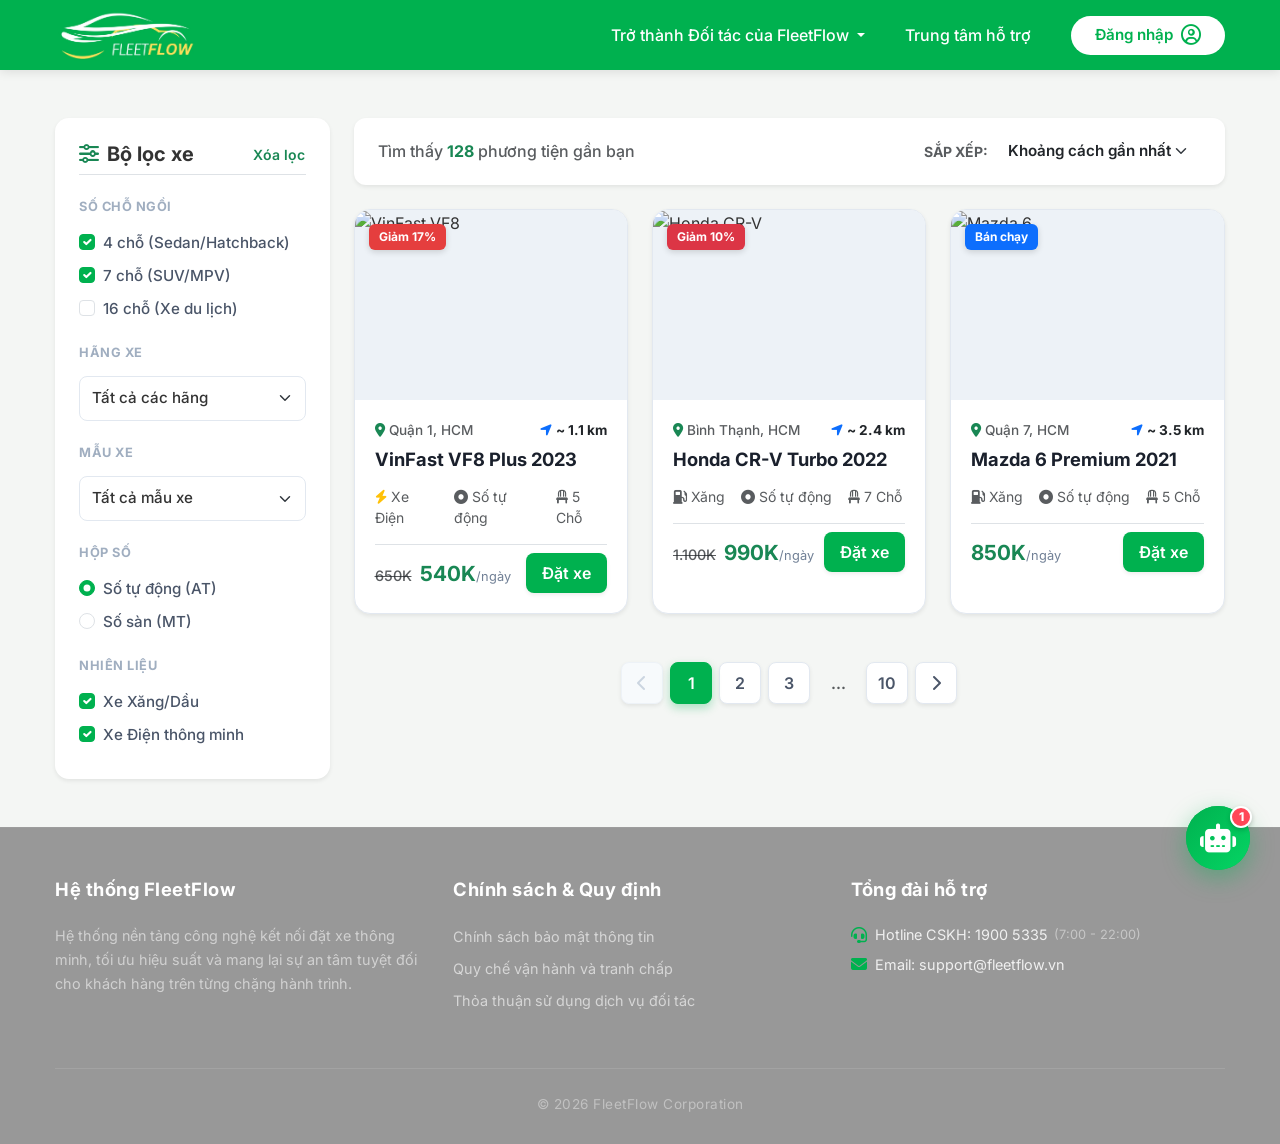
==== commit dfe30c96: "add pages" ====
--- a/findCar.html
+++ b/findCar.html
@@ -1,102 +1,53 @@
-<!doctype html>
+<!DOCTYPE html>
 <html lang="vi">
-  <head>
+<head>
     <meta charset="UTF-8" />
     <meta name="viewport" content="width=device-width, initial-scale=1.0" />
-    <meta
-      name="description"
-      content="FleetFlow - Tìm kiếm phương tiện di chuyển phù hợp nhất với bạn."
-    />
+    <meta name="description" content="FleetFlow - Tìm kiếm phương tiện di chuyển phù hợp nhất với bạn." />
     <title>FleetFlow - Tìm Kiếm Phương Tiện</title>
 
     <link rel="preconnect" href="https://fonts.googleapis.com" />
     <link rel="preconnect" href="https://fonts.gstatic.com" crossorigin />
-    <link
-      href="https://fonts.googleapis.com/css2?family=Inter:wght@400;500;600;700&display=swap"
-      rel="stylesheet"
-    />
-    <link
-      href="https://cdn.jsdelivr.net/npm/bootstrap@5.3.2/dist/css/bootstrap.min.css"
-      rel="stylesheet"
-    />
-    <link
-      rel="stylesheet"
-      href="https://cdnjs.cloudflare.com/ajax/libs/font-awesome/6.4.2/css/all.min.css"
-    />
-
-    <link rel="stylesheet" href="style/base.css" />
+    <link href="https://fonts.googleapis.com/css2?family=Inter:wght@400;500;600;700;800&display=swap" rel="stylesheet" />
+    <link href="https://cdn.jsdelivr.net/npm/bootstrap@5.3.2/dist/css/bootstrap.min.css" rel="stylesheet" />
+    <link rel="stylesheet" href="https://cdnjs.cloudflare.com/ajax/libs/font-awesome/6.4.2/css/all.min.css" />
+
+    <link rel="stylesheet" href="style/base.css" />    
+    <link rel="icon" type="image/jpeg" href="assests/img/FleetFlow - Logo.png">
     <link rel="stylesheet" href="style/pages/findCar.css" />
-  </head>
-  <body>
+</head>
+<body>
     <header>
       <nav class="navbar navbar-expand-lg custom-navbar sticky-top">
         <div class="container-base position-relative h-100">
           <a class="navbar-brand brand-overflow" href="#">
-            <img
-              src="assests/img/logo1.jpg"
-              alt="FleetFlow Logo"
-              class="logo-img"
-            />
+            <img src="assests/img/logo1.jpg" alt="FleetFlow Logo" class="logo-img" />
           </a>
 
-          <button
-            class="navbar-toggler border-0 ms-auto"
-            type="button"
-            data-bs-toggle="collapse"
-            data-bs-target="#fleetflowNav"
-          >
+          <button class="navbar-toggler border-0 ms-auto" type="button" data-bs-toggle="collapse" data-bs-target="#fleetflowNav">
             <span class="navbar-toggler-icon"></span>
           </button>
 
           <div class="collapse navbar-collapse" id="fleetflowNav">
-            <ul
-              class="navbar-nav ms-auto align-items-center gap-4 mt-3 mt-lg-0"
-            >
+            <ul class="navbar-nav ms-auto align-items-center gap-4 mt-3 mt-lg-0">
               <li class="nav-item dropdown">
-                <a
-                  class="nav-link text-white fw-medium dropdown-toggle"
-                  href="#"
-                  id="partnerDropdown"
-                  role="button"
-                  data-bs-toggle="dropdown"
-                  aria-expanded="false"
-                >
+                <a class="nav-link text-white fw-medium dropdown-toggle" href="#" id="partnerDropdown" role="button" data-bs-toggle="dropdown" aria-expanded="false">
                   Trở thành Đối tác của FleetFlow
                 </a>
-                <ul
-                  class="dropdown-menu shadow border-0"
-                  aria-labelledby="partnerDropdown"
-                >
-                  <li>
-                    <a class="dropdown-item py-2" href="#"
-                      >Đăng kí trở thành tài xế FleetFlow</a
-                    >
-                  </li>
-                  <li>
-                    <a class="dropdown-item py-2" href="#"
-                      >Đăng kí trở thành kĩ thuật viên FleetFlow</a
-                    >
-                  </li>
+                <ul class="dropdown-menu shadow border-0" aria-labelledby="partnerDropdown">
+                  <li><a class="dropdown-item py-2" href="#">Đăng kí trở thành tài xế FleetFlow</a></li>
+                  <li><a class="dropdown-item py-2" href="#">Đăng kí trở thành kĩ thuật viên FleetFlow</a></li>
                   <li><hr class="dropdown-divider" /></li>
-                  <li>
-                    <a class="dropdown-item py-2" href="#"
-                      >Đăng kí cho thuê xe</a
-                    >
-                  </li>
+                  <li><a class="dropdown-item py-2" href="#">Đăng kí cho thuê xe</a></li>
                 </ul>
               </li>
 
               <li class="nav-item">
-                <a class="nav-link text-white fw-medium" href="#support"
-                  >Trung tâm hỗ trợ</a
-                >
+                <a class="nav-link text-white fw-medium" href="#support">Trung tâm hỗ trợ</a>
               </li>
               <li class="nav-item ms-lg-2">
-                <button
-                  class="btn-login d-flex align-items-center gap-2"
-                  id="btnLogin"
-                >
-                  <span>Đăng nhập</span>
+                <button class="btn-login d-flex align-items-center gap-2" id="btnLogin">
+                  <span><a href="login.html" class="text-decoration-none">Đăng nhập</a></span>
                   <i class="fa-regular fa-user-circle fs-5"></i>
                 </button>
               </li>
@@ -111,62 +62,29 @@
         <div class="row g-4">
           <aside class="col-lg-3">
             <div class="filter-sidebar shadow-sm">
-              <div
-                class="d-flex justify-content-between align-items-center mb-4 pb-2 border-bottom"
-              >
-                <h5 class="fw-bold m-0">
-                  <i class="fa-solid fa-sliders me-2 text-success"></i>Bộ lọc xe
-                </h5>
-                <button
-                  type="reset"
-                  class="btn btn-sm btn-link text-success p-0 text-decoration-none fw-semibold"
-                >
-                  Xóa lọc
-                </button>
+              <div class="d-flex justify-content-between align-items-center mb-4 pb-2 border-bottom">
+                <h5 class="fw-bold m-0"><i class="fa-solid fa-sliders me-2 text-success"></i>Bộ lọc xe</h5>
+                <button type="reset" class="btn btn-sm btn-link text-success p-0 text-decoration-none fw-semibold">Xóa lọc</button>
               </div>
 
               <div class="filter-section mb-4">
-                <h6 class="filter-title text-uppercase fw-bold mb-3">
-                  Số chỗ ngồi
-                </h6>
+                <h6 class="filter-title text-uppercase fw-bold mb-3">Số chỗ ngồi</h6>
                 <div class="form-check mb-2">
-                  <input
-                    class="form-check-input custom-checkbox"
-                    type="checkbox"
-                    id="seat4"
-                    checked
-                  />
-                  <label class="form-check-label filter-label" for="seat4"
-                    >4 chỗ (Sedan/Hatchback)</label
-                  >
+                  <input class="form-check-input custom-checkbox" type="checkbox" id="seat4" checked />
+                  <label class="form-check-label filter-label" for="seat4">4 chỗ (Sedan/Hatchback)</label>
                 </div>
                 <div class="form-check mb-2">
-                  <input
-                    class="form-check-input custom-checkbox"
-                    type="checkbox"
-                    id="seat7"
-                    checked
-                  />
-                  <label class="form-check-label filter-label" for="seat7"
-                    >7 chỗ (SUV/MPV)</label
-                  >
+                  <input class="form-check-input custom-checkbox" type="checkbox" id="seat7" checked />
+                  <label class="form-check-label filter-label" for="seat7">7 chỗ (SUV/MPV)</label>
                 </div>
                 <div class="form-check">
-                  <input
-                    class="form-check-input custom-checkbox"
-                    type="checkbox"
-                    id="seat16"
-                  />
-                  <label class="form-check-label filter-label" for="seat16"
-                    >16 chỗ (Xe du lịch)</label
-                  >
+                  <input class="form-check-input custom-checkbox" type="checkbox" id="seat16" />
+                  <label class="form-check-label filter-label" for="seat16">16 chỗ (Xe du lịch)</label>
                 </div>
               </div>
 
               <div class="filter-section mb-4">
-                <h6 class="filter-title text-uppercase fw-bold mb-3">
-                  Hãng xe
-                </h6>
+                <h6 class="filter-title text-uppercase fw-bold mb-3">Hãng xe</h6>
                 <select class="form-select filter-select">
                   <option value="" selected>Tất cả các hãng</option>
                   <option value="vinfast">VinFast</option>
@@ -179,9 +97,7 @@
 
               <div class="filter-section mb-4">
                 <div class="filter-section mb-4">
-                  <h6 class="filter-title text-uppercase fw-bold mb-3">
-                    Mẫu xe
-                  </h6>
+                  <h6 class="filter-title text-uppercase fw-bold mb-3">Mẫu xe</h6>
                   <select class="form-select filter-select">
                     <option value="" selected>Tất cả mẫu xe</option>
                     <option value="vf8">VinFast VF8 Plus 2023</option>
@@ -200,78 +116,37 @@
               <div class="filter-section mb-4">
                 <h6 class="filter-title text-uppercase fw-bold mb-3">Hộp số</h6>
                 <div class="form-check mb-2">
-                  <input
-                    class="form-check-input custom-checkbox"
-                    type="radio"
-                    name="transmission"
-                    id="transAuto"
-                    checked
-                  />
-                  <label class="form-check-label filter-label" for="transAuto"
-                    >Số tự động (AT)</label
-                  >
+                  <input class="form-check-input custom-checkbox" type="radio" name="transmission" id="transAuto" checked />
+                  <label class="form-check-label filter-label" for="transAuto">Số tự động (AT)</label>
                 </div>
                 <div class="form-check">
-                  <input
-                    class="form-check-input custom-checkbox"
-                    type="radio"
-                    name="transmission"
-                    id="transManual"
-                  />
-                  <label class="form-check-label filter-label" for="transManual"
-                    >Số sàn (MT)</label
-                  >
+                  <input class="form-check-input custom-checkbox" type="radio" name="transmission" id="transManual" />
+                  <label class="form-check-label filter-label" for="transManual">Số sàn (MT)</label>
                 </div>
               </div>
 
               <div class="filter-section mb-2">
-                <h6 class="filter-title text-uppercase fw-bold mb-3">
-                  Nhiên liệu
-                </h6>
+                <h6 class="filter-title text-uppercase fw-bold mb-3">Nhiên liệu</h6>
                 <div class="form-check mb-2">
-                  <input
-                    class="form-check-input custom-checkbox"
-                    type="checkbox"
-                    id="fuelGas"
-                    checked
-                  />
-                  <label class="form-check-label filter-label" for="fuelGas"
-                    >Xe Xăng/Dầu</label
-                  >
+                  <input class="form-check-input custom-checkbox" type="checkbox" id="fuelGas" checked />
+                  <label class="form-check-label filter-label" for="fuelGas">Xe Xăng/Dầu</label>
                 </div>
                 <div class="form-check">
-                  <input
-                    class="form-check-input custom-checkbox"
-                    type="checkbox"
-                    id="fuelElectric"
-                    checked
-                  />
-                  <label
-                    class="form-check-label filter-label"
-                    for="fuelElectric"
-                    >Xe Điện thông minh</label
-                  >
+                  <input class="form-check-input custom-checkbox" type="checkbox" id="fuelElectric" checked />
+                  <label class="form-check-label filter-label" for="fuelElectric">Xe Điện thông minh</label>
                 </div>
               </div>
             </div>
           </aside>
 
           <section class="col-lg-9">
-            <div
-              class="sort-bar d-flex flex-column flex-md-row justify-content-between align-items-md-center shadow-sm mb-4 gap-3"
-            >
+            <div class="sort-bar d-flex flex-column flex-md-row justify-content-between align-items-md-center shadow-sm mb-4 gap-3">
               <div class="text-muted fw-medium">
-                Tìm thấy <span class="text-success fw-bold">128</span> phương
-                tiện gần bạn
+                Tìm thấy <span class="text-success fw-bold">128</span> phương tiện gần bạn
               </div>
               <div class="d-flex align-items-center gap-2">
-                <span
-                  class="text-nowrap small fw-bold text-uppercase text-muted"
-                  >Sắp xếp:</span
-                >
-                <select
-                  class="form-select sort-select border-0 fw-semibold text-dark"
-                >
+                <span class="text-nowrap small fw-bold text-uppercase text-muted">Sắp xếp:</span>
+                <select class="form-select sort-select border-0 fw-semibold text-dark">
                   <option value="near" selected>Khoảng cách gần nhất</option>
                   <option value="priceAsc">Giá từ thấp đến cao</option>
                   <option value="priceDesc">Giá từ cao đến thấp</option>
@@ -285,60 +160,25 @@
                 <div class="vehicle-card h-100 shadow-sm">
                   <div class="vehicle-badge-discount">Giảm 17%</div>
                   <div class="vehicle-img-box">
-                    <img
-                      src="https://images.unsplash.com/photo-1549399542-7e3f8b79c341?q=80&w=600"
-                      alt="VinFast VF8"
-                      class="v-img"
-                      loading="lazy"
-                    />
+                    <img src="https://images.unsplash.com/photo-1549399542-7e3f8b79c341?q=80&w=600" alt="VinFast VF8" class="v-img" loading="lazy" />
                   </div>
                   <div class="vehicle-detail-content">
-                    <div
-                      class="d-flex align-items-center justify-content-between mb-2"
-                    >
-                      <span class="v-location text-muted"
-                        ><i
-                          class="fa-solid fa-location-dot text-success me-1"
-                        ></i
-                        >Quận 1, HCM</span
-                      >
-                      <span class="v-distance fw-bold text-dark"
-                        ><i
-                          class="fa-solid fa-location-arrow text-primary me-1"
-                        ></i
-                        >~ 1.1 km</span
-                      >
+                    <div class="d-flex align-items-center justify-content-between mb-2">
+                      <span class="v-location text-muted"><i class="fa-solid fa-location-dot text-success me-1"></i>Quận 1, HCM</span>
+                      <span class="v-distance fw-bold text-dark"><i class="fa-solid fa-location-arrow text-primary me-1"></i>~ 1.1 km</span>
                     </div>
                     <h5 class="v-title fw-bold">VinFast VF8 Plus 2023</h5>
                     <div class="v-specs d-flex gap-3 text-muted small my-3">
-                      <span
-                        ><i class="fa-solid fa-bolt me-1 text-warning"></i>Xe
-                        Điện</span
-                      >
-                      <span
-                        ><i class="fa-solid fa-circle-dot me-1"></i>Số tự
-                        động</span
-                      >
+                      <span><i class="fa-solid fa-bolt me-1 text-warning"></i>Xe Điện</span>
+                      <span><i class="fa-solid fa-circle-dot me-1"></i>Số tự động</span>
                       <span><i class="fa-solid fa-chair me-1"></i>5 Chỗ</span>
                     </div>
-                    <div
-                      class="d-flex align-items-center justify-content-between pt-2 border-top"
-                    >
+                    <div class="d-flex align-items-center justify-content-between pt-2 border-top">
                       <div class="price-container">
-                        <span
-                          class="price-old text-muted text-decoration-line-through me-2"
-                          >650K</span
-                        >
-                        <span class="price-current fw-bold text-success"
-                          >540K<span class="small-text">/ngày</span></span
-                        >
+                        <span class="price-old text-muted text-decoration-line-through me-2">650K</span>
+                        <span class="price-current fw-bold text-success">540K<span class="small-text">/ngày</span></span>
                       </div>
-                      <button
-                        class="btn-base px-3 py-2 small shadow-sm"
-                        onclick="alert('Tiến hành giữ xe này!')"
-                      >
-                        Đặt xe
-                      </button>
+                      <button class="btn-base px-3 py-2 small shadow-sm" onclick="alert('Tiến hành giữ xe này!')">Đặt xe</button>
                     </div>
                   </div>
                 </div>
@@ -348,54 +188,25 @@
                 <div class="vehicle-card h-100 shadow-sm">
                   <div class="vehicle-badge-discount bg-danger">Giảm 10%</div>
                   <div class="vehicle-img-box">
-                    <img
-                      src="https://images.unsplash.com/photo-1533473359331-0135ef1b58bf?q=80&w=600"
-                      alt="Honda CR-V"
-                      class="v-img"
-                      loading="lazy"
-                    />
+                    <img src="https://images.unsplash.com/photo-1533473359331-0135ef1b58bf?q=80&w=600" alt="Honda CR-V" class="v-img" loading="lazy" />
                   </div>
                   <div class="vehicle-detail-content">
-                    <div
-                      class="d-flex align-items-center justify-content-between mb-2"
-                    >
-                      <span class="v-location text-muted"
-                        ><i
-                          class="fa-solid fa-location-dot text-success me-1"
-                        ></i
-                        >Bình Thạnh, HCM</span
-                      >
-                      <span class="v-distance fw-bold text-dark"
-                        ><i
-                          class="fa-solid fa-location-arrow text-primary me-1"
-                        ></i
-                        >~ 2.4 km</span
-                      >
+                    <div class="d-flex align-items-center justify-content-between mb-2">
+                      <span class="v-location text-muted"><i class="fa-solid fa-location-dot text-success me-1"></i>Bình Thạnh, HCM</span>
+                      <span class="v-distance fw-bold text-dark"><i class="fa-solid fa-location-arrow text-primary me-1"></i>~ 2.4 km</span>
                     </div>
                     <h5 class="v-title fw-bold">Honda CR-V Turbo 2022</h5>
                     <div class="v-specs d-flex gap-3 text-muted small my-3">
                       <span><i class="fa-solid fa-gas-pump me-1"></i>Xăng</span>
-                      <span
-                        ><i class="fa-solid fa-circle-dot me-1"></i>Số tự
-                        động</span
-                      >
+                      <span><i class="fa-solid fa-circle-dot me-1"></i>Số tự động</span>
                       <span><i class="fa-solid fa-chair me-1"></i>7 Chỗ</span>
                     </div>
-                    <div
-                      class="d-flex align-items-center justify-content-between pt-2 border-top"
-                    >
+                    <div class="d-flex align-items-center justify-content-between pt-2 border-top">
                       <div class="price-container">
-                        <span
-                          class="price-old text-muted text-decoration-line-through me-2"
-                          >1.100K</span
-                        >
-                        <span class="price-current fw-bold text-success"
-                          >990K<span class="small-text">/ngày</span></span
-                        >
+                        <span class="price-old text-muted text-decoration-line-through me-2">1.100K</span>
+                        <span class="price-current fw-bold text-success">990K<span class="small-text">/ngày</span></span>
                       </div>
-                      <button class="btn-base px-3 py-2 small shadow-sm">
-                        Đặt xe
-                      </button>
+                      <button class="btn-base px-3 py-2 small shadow-sm">Đặt xe</button>
                     </div>
                   </div>
                 </div>
@@ -405,609 +216,46 @@
                 <div class="vehicle-card h-100 shadow-sm">
                   <div class="vehicle-badge-discount bg-primary">Bán chạy</div>
                   <div class="vehicle-img-box">
-                    <img
-                      src="https://images.unsplash.com/photo-1503376780353-7e6692767b70?q=80&w=600"
-                      alt="Mazda 6"
-                      class="v-img"
-                      loading="lazy"
-                    />
+                    <img src="https://images.unsplash.com/photo-1503376780353-7e6692767b70?q=80&w=600" alt="Mazda 6" class="v-img" loading="lazy" />
                   </div>
                   <div class="vehicle-detail-content">
-                    <div
-                      class="d-flex align-items-center justify-content-between mb-2"
-                    >
-                      <span class="v-location text-muted"
-                        ><i
-                          class="fa-solid fa-location-dot text-success me-1"
-                        ></i
-                        >Quận 7, HCM</span
-                      >
-                      <span class="v-distance fw-bold text-dark"
-                        ><i
-                          class="fa-solid fa-location-arrow text-primary me-1"
-                        ></i
-                        >~ 3.5 km</span
-                      >
+                    <div class="d-flex align-items-center justify-content-between mb-2">
+                      <span class="v-location text-muted"><i class="fa-solid fa-location-dot text-success me-1"></i>Quận 7, HCM</span>
+                      <span class="v-distance fw-bold text-dark"><i class="fa-solid fa-location-arrow text-primary me-1"></i>~ 3.5 km</span>
                     </div>
                     <h5 class="v-title fw-bold">Mazda 6 Premium 2021</h5>
                     <div class="v-specs d-flex gap-3 text-muted small my-3">
                       <span><i class="fa-solid fa-gas-pump me-1"></i>Xăng</span>
-                      <span
-                        ><i class="fa-solid fa-circle-dot me-1"></i>Số tự
-                        động</span
-                      >
+                      <span><i class="fa-solid fa-circle-dot me-1"></i>Số tự động</span>
                       <span><i class="fa-solid fa-chair me-1"></i>5 Chỗ</span>
                     </div>
-                    <div
-                      class="d-flex align-items-center justify-content-between pt-2 border-top"
-                    >
+                    <div class="d-flex align-items-center justify-content-between pt-2 border-top">
                       <div class="price-container">
-                        <span class="price-current fw-bold text-success"
-                          >850K<span class="small-text">/ngày</span></span
-                        >
+                        <span class="price-current fw-bold text-success">850K<span class="small-text">/ngày</span></span>
                       </div>
-                      <button class="btn-base px-3 py-2 small shadow-sm">
-                        Đặt xe
-                      </button>
+                      <button class="btn-base px-3 py-2 small shadow-sm">Đặt xe</button>
                     </div>
                   </div>
                 </div>
               </div>
-
-              <div class="col-md-6 col-xl-4">
-                <div class="vehicle-card h-100 shadow-sm">
-                  <div class="vehicle-badge-discount bg-primary">Bán chạy</div>
-                  <div class="vehicle-img-box">
-                    <img
-                      src="https://images.unsplash.com/photo-1503376780353-7e6692767b70?q=80&w=600"
-                      alt="Mazda 6"
-                      class="v-img"
-                      loading="lazy"
-                    />
-                  </div>
-                  <div class="vehicle-detail-content">
-                    <div
-                      class="d-flex align-items-center justify-content-between mb-2"
-                    >
-                      <span class="v-location text-muted"
-                        ><i
-                          class="fa-solid fa-location-dot text-success me-1"
-                        ></i
-                        >Quận 7, HCM</span
-                      >
-                      <span class="v-distance fw-bold text-dark"
-                        ><i
-                          class="fa-solid fa-location-arrow text-primary me-1"
-                        ></i
-                        >~ 3.5 km</span
-                      >
-                    </div>
-                    <h5 class="v-title fw-bold">Mazda 6 Premium 2021</h5>
-                    <div class="v-specs d-flex gap-3 text-muted small my-3">
-                      <span><i class="fa-solid fa-gas-pump me-1"></i>Xăng</span>
-                      <span
-                        ><i class="fa-solid fa-circle-dot me-1"></i>Số tự
-                        động</span
-                      >
-                      <span><i class="fa-solid fa-chair me-1"></i>5 Chỗ</span>
-                    </div>
-                    <div
-                      class="d-flex align-items-center justify-content-between pt-2 border-top"
-                    >
-                      <div class="price-container">
-                        <span class="price-current fw-bold text-success"
-                          >850K<span class="small-text">/ngày</span></span
-                        >
-                      </div>
-                      <button class="btn-base px-3 py-2 small shadow-sm">
-                        Đặt xe
-                      </button>
-                    </div>
-                  </div>
-                </div>
-              </div>
-
-              <div class="col-md-6 col-xl-4">
-                <div class="vehicle-card h-100 shadow-sm">
-                  <div class="vehicle-badge-discount bg-primary">Bán chạy</div>
-                  <div class="vehicle-img-box">
-                    <img
-                      src="https://images.unsplash.com/photo-1503376780353-7e6692767b70?q=80&w=600"
-                      alt="Mazda 6"
-                      class="v-img"
-                      loading="lazy"
-                    />
-                  </div>
-                  <div class="vehicle-detail-content">
-                    <div
-                      class="d-flex align-items-center justify-content-between mb-2"
-                    >
-                      <span class="v-location text-muted"
-                        ><i
-                          class="fa-solid fa-location-dot text-success me-1"
-                        ></i
-                        >Quận 7, HCM</span
-                      >
-                      <span class="v-distance fw-bold text-dark"
-                        ><i
-                          class="fa-solid fa-location-arrow text-primary me-1"
-                        ></i
-                        >~ 3.5 km</span
-                      >
-                    </div>
-                    <h5 class="v-title fw-bold">Mazda 6 Premium 2021</h5>
-                    <div class="v-specs d-flex gap-3 text-muted small my-3">
-                      <span><i class="fa-solid fa-gas-pump me-1"></i>Xăng</span>
-                      <span
-                        ><i class="fa-solid fa-circle-dot me-1"></i>Số tự
-                        động</span
-                      >
-                      <span><i class="fa-solid fa-chair me-1"></i>5 Chỗ</span>
-                    </div>
-                    <div
-                      class="d-flex align-items-center justify-content-between pt-2 border-top"
-                    >
-                      <div class="price-container">
-                        <span class="price-current fw-bold text-success"
-                          >850K<span class="small-text">/ngày</span></span
-                        >
-                      </div>
-                      <button class="btn-base px-3 py-2 small shadow-sm">
-                        Đặt xe
-                      </button>
-                    </div>
-                  </div>
-                </div>
-              </div>
-
-              <div class="col-md-6 col-xl-4">
-                <div class="vehicle-card h-100 shadow-sm">
-                  <div class="vehicle-badge-discount bg-primary">Bán chạy</div>
-                  <div class="vehicle-img-box">
-                    <img
-                      src="https://images.unsplash.com/photo-1503376780353-7e6692767b70?q=80&w=600"
-                      alt="Mazda 6"
-                      class="v-img"
-                      loading="lazy"
-                    />
-                  </div>
-                  <div class="vehicle-detail-content">
-                    <div
-                      class="d-flex align-items-center justify-content-between mb-2"
-                    >
-                      <span class="v-location text-muted"
-                        ><i
-                          class="fa-solid fa-location-dot text-success me-1"
-                        ></i
-                        >Quận 7, HCM</span
-                      >
-                      <span class="v-distance fw-bold text-dark"
-                        ><i
-                          class="fa-solid fa-location-arrow text-primary me-1"
-                        ></i
-                        >~ 3.5 km</span
-                      >
-                    </div>
-                    <h5 class="v-title fw-bold">Mazda 6 Premium 2021</h5>
-                    <div class="v-specs d-flex gap-3 text-muted small my-3">
-                      <span><i class="fa-solid fa-gas-pump me-1"></i>Xăng</span>
-                      <span
-                        ><i class="fa-solid fa-circle-dot me-1"></i>Số tự
-                        động</span
-                      >
-                      <span><i class="fa-solid fa-chair me-1"></i>5 Chỗ</span>
-                    </div>
-                    <div
-                      class="d-flex align-items-center justify-content-between pt-2 border-top"
-                    >
-                      <div class="price-container">
-                        <span class="price-current fw-bold text-success"
-                          >850K<span class="small-text">/ngày</span></span
-                        >
-                      </div>
-                      <button class="btn-base px-3 py-2 small shadow-sm">
-                        Đặt xe
-                      </button>
-                    </div>
-                  </div>
-                </div>
-              </div>
-
-              <div class="col-md-6 col-xl-4">
-                <div class="vehicle-card h-100 shadow-sm">
-                  <div class="vehicle-badge-discount bg-primary">Bán chạy</div>
-                  <div class="vehicle-img-box">
-                    <img
-                      src="https://images.unsplash.com/photo-1503376780353-7e6692767b70?q=80&w=600"
-                      alt="Mazda 6"
-                      class="v-img"
-                      loading="lazy"
-                    />
-                  </div>
-                  <div class="vehicle-detail-content">
-                    <div
-                      class="d-flex align-items-center justify-content-between mb-2"
-                    >
-                      <span class="v-location text-muted"
-                        ><i
-                          class="fa-solid fa-location-dot text-success me-1"
-                        ></i
-                        >Quận 7, HCM</span
-                      >
-                      <span class="v-distance fw-bold text-dark"
-                        ><i
-                          class="fa-solid fa-location-arrow text-primary me-1"
-                        ></i
-                        >~ 3.5 km</span
-                      >
-                    </div>
-                    <h5 class="v-title fw-bold">Mazda 6 Premium 2021</h5>
-                    <div class="v-specs d-flex gap-3 text-muted small my-3">
-                      <span><i class="fa-solid fa-gas-pump me-1"></i>Xăng</span>
-                      <span
-                        ><i class="fa-solid fa-circle-dot me-1"></i>Số tự
-                        động</span
-                      >
-                      <span><i class="fa-solid fa-chair me-1"></i>5 Chỗ</span>
-                    </div>
-                    <div
-                      class="d-flex align-items-center justify-content-between pt-2 border-top"
-                    >
-                      <div class="price-container">
-                        <span class="price-current fw-bold text-success"
-                          >850K<span class="small-text">/ngày</span></span
-                        >
-                      </div>
-                      <button class="btn-base px-3 py-2 small shadow-sm">
-                        Đặt xe
-                      </button>
-                    </div>
-                  </div>
-                </div>
-              </div>
-
-              <div class="col-md-6 col-xl-4">
-                <div class="vehicle-card h-100 shadow-sm">
-                  <div class="vehicle-badge-discount bg-primary">Bán chạy</div>
-                  <div class="vehicle-img-box">
-                    <img
-                      src="https://images.unsplash.com/photo-1503376780353-7e6692767b70?q=80&w=600"
-                      alt="Mazda 6"
-                      class="v-img"
-                      loading="lazy"
-                    />
-                  </div>
-                  <div class="vehicle-detail-content">
-                    <div
-                      class="d-flex align-items-center justify-content-between mb-2"
-                    >
-                      <span class="v-location text-muted"
-                        ><i
-                          class="fa-solid fa-location-dot text-success me-1"
-                        ></i
-                        >Quận 7, HCM</span
-                      >
-                      <span class="v-distance fw-bold text-dark"
-                        ><i
-                          class="fa-solid fa-location-arrow text-primary me-1"
-                        ></i
-                        >~ 3.5 km</span
-                      >
-                    </div>
-                    <h5 class="v-title fw-bold">Mazda 6 Premium 2021</h5>
-                    <div class="v-specs d-flex gap-3 text-muted small my-3">
-                      <span><i class="fa-solid fa-gas-pump me-1"></i>Xăng</span>
-                      <span
-                        ><i class="fa-solid fa-circle-dot me-1"></i>Số tự
-                        động</span
-                      >
-                      <span><i class="fa-solid fa-chair me-1"></i>5 Chỗ</span>
-                    </div>
-                    <div
-                      class="d-flex align-items-center justify-content-between pt-2 border-top"
-                    >
-                      <div class="price-container">
-                        <span class="price-current fw-bold text-success"
-                          >850K<span class="small-text">/ngày</span></span
-                        >
-                      </div>
-                      <button class="btn-base px-3 py-2 small shadow-sm">
-                        Đặt xe
-                      </button>
-                    </div>
-                  </div>
-                </div>
-              </div>
-
-              <div class="col-md-6 col-xl-4">
-                <div class="vehicle-card h-100 shadow-sm">
-                  <div class="vehicle-badge-discount bg-primary">Bán chạy</div>
-                  <div class="vehicle-img-box">
-                    <img
-                      src="https://images.unsplash.com/photo-1503376780353-7e6692767b70?q=80&w=600"
-                      alt="Mazda 6"
-                      class="v-img"
-                      loading="lazy"
-                    />
-                  </div>
-                  <div class="vehicle-detail-content">
-                    <div
-                      class="d-flex align-items-center justify-content-between mb-2"
-                    >
-                      <span class="v-location text-muted"
-                        ><i
-                          class="fa-solid fa-location-dot text-success me-1"
-                        ></i
-                        >Quận 7, HCM</span
-                      >
-                      <span class="v-distance fw-bold text-dark"
-                        ><i
-                          class="fa-solid fa-location-arrow text-primary me-1"
-                        ></i
-                        >~ 3.5 km</span
-                      >
-                    </div>
-                    <h5 class="v-title fw-bold">Mazda 6 Premium 2021</h5>
-                    <div class="v-specs d-flex gap-3 text-muted small my-3">
-                      <span><i class="fa-solid fa-gas-pump me-1"></i>Xăng</span>
-                      <span
-                        ><i class="fa-solid fa-circle-dot me-1"></i>Số tự
-                        động</span
-                      >
-                      <span><i class="fa-solid fa-chair me-1"></i>5 Chỗ</span>
-                    </div>
-                    <div
-                      class="d-flex align-items-center justify-content-between pt-2 border-top"
-                    >
-                      <div class="price-container">
-                        <span class="price-current fw-bold text-success"
-                          >850K<span class="small-text">/ngày</span></span
-                        >
-                      </div>
-                      <button class="btn-base px-3 py-2 small shadow-sm">
-                        Đặt xe
-                      </button>
-                    </div>
-                  </div>
-                </div>
-              </div>
-
-              <div class="col-md-6 col-xl-4">
-                <div class="vehicle-card h-100 shadow-sm">
-                  <div class="vehicle-badge-discount bg-primary">Bán chạy</div>
-                  <div class="vehicle-img-box">
-                    <img
-                      src="https://images.unsplash.com/photo-1503376780353-7e6692767b70?q=80&w=600"
-                      alt="Mazda 6"
-                      class="v-img"
-                      loading="lazy"
-                    />
-                  </div>
-                  <div class="vehicle-detail-content">
-                    <div
-                      class="d-flex align-items-center justify-content-between mb-2"
-                    >
-                      <span class="v-location text-muted"
-                        ><i
-                          class="fa-solid fa-location-dot text-success me-1"
-                        ></i
-                        >Quận 7, HCM</span
-                      >
-                      <span class="v-distance fw-bold text-dark"
-                        ><i
-                          class="fa-solid fa-location-arrow text-primary me-1"
-                        ></i
-                        >~ 3.5 km</span
-                      >
-                    </div>
-                    <h5 class="v-title fw-bold">Mazda 6 Premium 2021</h5>
-                    <div class="v-specs d-flex gap-3 text-muted small my-3">
-                      <span><i class="fa-solid fa-gas-pump me-1"></i>Xăng</span>
-                      <span
-                        ><i class="fa-solid fa-circle-dot me-1"></i>Số tự
-                        động</span
-                      >
-                      <span><i class="fa-solid fa-chair me-1"></i>5 Chỗ</span>
-                    </div>
-                    <div
-                      class="d-flex align-items-center justify-content-between pt-2 border-top"
-                    >
-                      <div class="price-container">
-                        <span class="price-current fw-bold text-success"
-                          >850K<span class="small-text">/ngày</span></span
-                        >
-                      </div>
-                      <button class="btn-base px-3 py-2 small shadow-sm">
-                        Đặt xe
-                      </button>
-                    </div>
-                  </div>
-                </div>
-              </div>
-
-              <div class="col-md-6 col-xl-4">
-                <div class="vehicle-card h-100 shadow-sm">
-                  <div class="vehicle-badge-discount bg-primary">Bán chạy</div>
-                  <div class="vehicle-img-box">
-                    <img
-                      src="https://images.unsplash.com/photo-1503376780353-7e6692767b70?q=80&w=600"
-                      alt="Mazda 6"
-                      class="v-img"
-                      loading="lazy"
-                    />
-                  </div>
-                  <div class="vehicle-detail-content">
-                    <div
-                      class="d-flex align-items-center justify-content-between mb-2"
-                    >
-                      <span class="v-location text-muted"
-                        ><i
-                          class="fa-solid fa-location-dot text-success me-1"
-                        ></i
-                        >Quận 7, HCM</span
-                      >
-                      <span class="v-distance fw-bold text-dark"
-                        ><i
-                          class="fa-solid fa-location-arrow text-primary me-1"
-                        ></i
-                        >~ 3.5 km</span
-                      >
-                    </div>
-                    <h5 class="v-title fw-bold">Mazda 6 Premium 2021</h5>
-                    <div class="v-specs d-flex gap-3 text-muted small my-3">
-                      <span><i class="fa-solid fa-gas-pump me-1"></i>Xăng</span>
-                      <span
-                        ><i class="fa-solid fa-circle-dot me-1"></i>Số tự
-                        động</span
-                      >
-                      <span><i class="fa-solid fa-chair me-1"></i>5 Chỗ</span>
-                    </div>
-                    <div
-                      class="d-flex align-items-center justify-content-between pt-2 border-top"
-                    >
-                      <div class="price-container">
-                        <span class="price-current fw-bold text-success"
-                          >850K<span class="small-text">/ngày</span></span
-                        >
-                      </div>
-                      <button class="btn-base px-3 py-2 small shadow-sm">
-                        Đặt xe
-                      </button>
-                    </div>
-                  </div>
-                </div>
-              </div>
-
-              <div class="col-md-6 col-xl-4">
-                <div class="vehicle-card h-100 shadow-sm">
-                  <div class="vehicle-badge-discount bg-primary">Bán chạy</div>
-                  <div class="vehicle-img-box">
-                    <img
-                      src="https://images.unsplash.com/photo-1503376780353-7e6692767b70?q=80&w=600"
-                      alt="Mazda 6"
-                      class="v-img"
-                      loading="lazy"
-                    />
-                  </div>
-                  <div class="vehicle-detail-content">
-                    <div
-                      class="d-flex align-items-center justify-content-between mb-2"
-                    >
-                      <span class="v-location text-muted"
-                        ><i
-                          class="fa-solid fa-location-dot text-success me-1"
-                        ></i
-                        >Quận 7, HCM</span
-                      >
-                      <span class="v-distance fw-bold text-dark"
-                        ><i
-                          class="fa-solid fa-location-arrow text-primary me-1"
-                        ></i
-                        >~ 3.5 km</span
-                      >
-                    </div>
-                    <h5 class="v-title fw-bold">Mazda 6 Premium 2021</h5>
-                    <div class="v-specs d-flex gap-3 text-muted small my-3">
-                      <span><i class="fa-solid fa-gas-pump me-1"></i>Xăng</span>
-                      <span
-                        ><i class="fa-solid fa-circle-dot me-1"></i>Số tự
-                        động</span
-                      >
-                      <span><i class="fa-solid fa-chair me-1"></i>5 Chỗ</span>
-                    </div>
-                    <div
-                      class="d-flex align-items-center justify-content-between pt-2 border-top"
-                    >
-                      <div class="price-container">
-                        <span class="price-current fw-bold text-success"
-                          >850K<span class="small-text">/ngày</span></span
-                        >
-                      </div>
-                      <button class="btn-base px-3 py-2 small shadow-sm">
-                        Đặt xe
-                      </button>
-                    </div>
-                  </div>
-                </div>
-              </div>
             </div>
+
+            <nav aria-label="Page navigation" class="mt-5 mb-4">
+              <ul class="pagination justify-content-center custom-pagination gap-2">
+                <li class="page-item disabled"><a class="page-link shadow-sm" href="#" tabindex="-1" aria-disabled="true"><i class="fa-solid fa-chevron-left"></i></a></li>
+                <li class="page-item active"><a class="page-link shadow-sm" href="findCar.html">1</a></li>
+                <li class="page-item"><a class="page-link shadow-sm" href="findCar_page2.html">2</a></li>
+                <li class="page-item"><a class="page-link shadow-sm" href="findCar_page3.html">3</a></li>
+                <li class="page-item"><span class="page-link border-0 bg-transparent text-muted">...</span></li>
+                <li class="page-item"><a class="page-link shadow-sm" href="findCar_page10.html">10</a></li>
+                <li class="page-item"><a class="page-link shadow-sm" href="findCar_page2.html"><i class="fa-solid fa-chevron-right"></i></a></li>
+              </ul>
+            </nav>
+
           </section>
-
-          <div class="row g-4" id="vehicleGrid"></div>
-
-          <nav aria-label="Page navigation" class="mt-5 mb-4">
-            <ul
-              class="pagination justify-content-center custom-pagination gap-2"
-            >
-              <li class="page-item disabled">
-                <a
-                  class="page-link shadow-sm"
-                  href="#"
-                  tabindex="-1"
-                  aria-disabled="true"
-                  ><i class="fa-solid fa-chevron-left"></i
-                ></a>
-              </li>
-
-              <li class="page-item active">
-                <a class="page-link shadow-sm" href="findCar.html">1</a>
-              </li>
-              <li class="page-item">
-                <a class="page-link shadow-sm" href="findCar_page2.html">2</a>
-              </li>
-              <li class="page-item">
-                <a class="page-link shadow-sm" href="findCar_page3.html">3</a>
-              </li>
-              <li class="page-item">
-                <span class="page-link border-0 bg-transparent text-muted"
-                  >...</span
-                >
-              </li>
-              <li class="page-item">
-                <a class="page-link shadow-sm" href="findCar_page10.html">10</a>
-              </li>
-
-              <li class="page-item">
-                <a class="page-link shadow-sm" href="findCar_page2.html"
-                  ><i class="fa-solid fa-chevron-right"></i
-                ></a>
-              </li>
-            </ul>
-          </nav>
         </div>
       </div>
     </main>
-
-    <aside class="floating-contact-buttons d-flex flex-column gap-3">
-      <a
-        href="#"
-        target="_blank"
-        class="social-icon-btn zalo-bg"
-        title="Chat Zalo"
-      >
-        <img src="assests/img/zalo.jpg" alt="Zalo" width="30" height="30" />
-      </a>
-      <a
-        href="#"
-        target="_blank"
-        class="social-icon-btn messenger-bg"
-        title="Chat Messenger"
-      >
-        <img
-          src="assests/img/messenger.jpg"
-          alt="Messenger"
-          width="30"
-          height="30"
-        />
-      </a>
-      <a
-        href="tel:19005335"
-        class="social-icon-btn phone-bg"
-        title="Gọi hotline"
-      >
-        <img src="assests/img/calling.jpg" alt="Phone" width="30" height="30" />
-      </a>
-    </aside>
 
     <footer class="footer-corporate">
       <div class="container-base">
@@ -1015,12 +263,9 @@
           <div class="col-lg-4 col-md-6">
             <h5 class="footer-title">Hệ thống FleetFlow</h5>
             <p class="footer-text">
-              Hệ thống nền tảng công nghệ kết nối đặt xe thông minh, tối ưu hiệu
-              suất và mang lại sự an tâm tuyệt đối cho khách hàng trên từng
-              chặng hành trình.
+              Hệ thống nền tảng công nghệ kết nối đặt xe thông minh, tối ưu hiệu suất và mang lại sự an tâm tuyệt đối cho khách hàng trên từng chặng hành trình.
             </p>
           </div>
-
           <div class="col-lg-4 col-md-6">
             <h5 class="footer-title">Chính sách & Quy định</h5>
             <ul class="footer-links list-unstyled d-flex flex-column gap-2">
@@ -1029,30 +274,674 @@
               <li><a href="#">Thỏa thuận sử dụng dịch vụ đối tác</a></li>
             </ul>
           </div>
-
           <div class="col-lg-4 col-md-12">
             <h5 class="footer-title">Tổng đài hỗ trợ</h5>
             <div class="footer-contact d-flex flex-column gap-2">
-              <p class="m-0">
-                <i class="fa-solid fa-headset me-2"></i>Hotline CSKH: 1900 5335
-                <span class="contact-time">(7:00 - 22:00)</span>
-              </p>
-              <p class="m-0">
-                <i class="fa-solid fa-envelope me-2"></i>Email:
-                support@fleetflow.vn
-              </p>
+              <p class="m-0"><i class="fa-solid fa-headset me-2"></i>Hotline CSKH: 1900 5335 <span class="contact-time">(7:00 - 22:00)</span></p>
+              <p class="m-0"><i class="fa-solid fa-envelope me-2"></i>Email: support@fleetflow.vn</p>
             </div>
           </div>
         </div>
-
         <hr class="footer-divider" />
-
         <div class="footer-bottom text-center">
           &copy; 2026 FleetFlow Corporation
         </div>
       </div>
     </footer>
 
+    <style>
+        /* Container Tối Tượng */
+        .ai-chat-widget {
+            font-family: 'Inter', sans-serif;
+            position: fixed;
+            bottom: 30px;
+            right: 30px; 
+            z-index: 1060; 
+        }
+
+        /* --- 1. FAB BUTTON (NÚT NỔI) --- */
+        .ai-fab-container {
+            position: relative;
+            display: flex;
+            align-items: center;
+            justify-content: center;
+        }
+
+        /* Vòng hào quang nhịp tim phía sau */
+        .ai-fab-glow {
+            position: absolute;
+            width: 100%;
+            height: 100%;
+            background: var(--color-1, #00B14F);
+            border-radius: 50%;
+            z-index: 1;
+            animation: pulse-glow 2s infinite;
+        }
+
+        @keyframes pulse-glow {
+            0% { transform: scale(1); opacity: 0.6; }
+            50% { transform: scale(1.4); opacity: 0; }
+            100% { transform: scale(1); opacity: 0; }
+        }
+
+        .ai-chat-fab {
+            position: relative;
+            z-index: 2;
+            width: 64px;
+            height: 64px;
+            border-radius: 50%;
+            /* Gradient Xanh - Lục bảo hiện đại */
+            background: linear-gradient(135deg, #00B14F 0%, #05d564 100%);
+            color: #ffffff;
+            border: none;
+            box-shadow: 0 8px 24px rgba(0, 177, 79, 0.4);
+            font-size: 1.8rem;
+            cursor: pointer;
+            display: flex;
+            align-items: center;
+            justify-content: center;
+            transition: transform 0.3s cubic-bezier(0.34, 1.56, 0.64, 1), box-shadow 0.3s;
+        }
+
+        .ai-chat-fab:hover {
+            transform: scale(1.1) translateY(-2px);
+            box-shadow: 0 12px 28px rgba(0, 177, 79, 0.5);
+        }
+
+        /* Chấm đỏ thông báo */
+        .ai-chat-badge {
+            position: absolute;
+            top: 0;
+            right: -2px;
+            background: #ff4757;
+            color: white;
+            font-size: 0.75rem;
+            font-weight: 800;
+            width: 22px;
+            height: 22px;
+            border-radius: 50%;
+            display: flex;
+            align-items: center;
+            justify-content: center;
+            border: 2px solid #ffffff;
+            box-shadow: 0 2px 5px rgba(0,0,0,0.2);
+            z-index: 3;
+        }
+
+        /* --- 2. CHAT WINDOW (CỬA SỔ CHAT) --- */
+        .ai-chat-window {
+            position: absolute;
+            bottom: 85px;
+            right: 0; 
+            width: 380px; /* Tăng độ rộng chút cho thoáng */
+            height: 580px; /* Tăng chiều cao */
+            background: #fdfdfd;
+            border-radius: 24px; /* Bo góc mềm mại kiểu iOS */
+            box-shadow: 0 12px 40px -10px rgba(0, 0, 0, 0.2), 0 0 0 1px rgba(0,0,0,0.05);
+            display: flex;
+            flex-direction: column;
+            overflow: hidden;
+            
+            /* Hiệu ứng Pop-up kiểu lò xo */
+            opacity: 0;
+            pointer-events: none;
+            transform: translateY(30px) scale(0.9);
+            transform-origin: bottom right;
+            transition: all 0.4s cubic-bezier(0.34, 1.56, 0.64, 1);
+        }
+        
+        .ai-chat-window.active {
+            opacity: 1;
+            pointer-events: all;
+            transform: translateY(0) scale(1);
+        }
+
+        /* Glassmorphism Header */
+        .ai-chat-header {
+            padding: 16px 20px;
+            background: rgba(255, 255, 255, 0.85);
+            backdrop-filter: blur(12px); /* Kính mờ */
+            -webkit-backdrop-filter: blur(12px);
+            border-bottom: 1px solid rgba(0,0,0,0.06);
+            display: flex;
+            align-items: center;
+            justify-content: space-between;
+            z-index: 10;
+        }
+        
+        .ai-header-left {
+            display: flex;
+            align-items: center;
+            gap: 14px;
+        }
+        
+        .ai-avatar-wrapper {
+            position: relative;
+        }
+        
+        .ai-avatar {
+            width: 44px;
+            height: 44px;
+            background: linear-gradient(135deg, #00B14F 0%, #05d564 100%);
+            border-radius: 50%;
+            display: flex;
+            align-items: center;
+            justify-content: center;
+            color: white;
+            font-size: 1.3rem;
+            box-shadow: 0 4px 10px rgba(0, 177, 79, 0.3);
+        }
+        
+        .ai-online-dot {
+            position: absolute;
+            bottom: 2px;
+            right: 0;
+            width: 12px;
+            height: 12px;
+            background: #10b981;
+            border-radius: 50%;
+            border: 2px solid #ffffff;
+        }
+        
+        .ai-header-title h5 {
+            margin: 0 0 2px 0;
+            font-size: 1.05rem;
+            font-weight: 700;
+            color: #111827;
+            letter-spacing: -0.3px;
+        }
+        .ai-header-title p {
+            margin: 0;
+            font-size: 0.8rem;
+            color: #10b981;
+            font-weight: 600;
+        }
+        
+        .ai-header-actions button {
+            background: #f1f5f9;
+            width: 32px;
+            height: 32px;
+            border-radius: 50%;
+            border: none;
+            color: #64748b;
+            font-size: 1rem;
+            cursor: pointer;
+            transition: all 0.2s;
+            margin-left: 6px;
+            display: inline-flex;
+            align-items: center;
+            justify-content: center;
+        }
+        .ai-header-actions button:hover {
+            background: #e2e8f0;
+            color: #0f172a;
+        }
+
+        /* --- 3. MESSAGE BODY --- */
+        .ai-chat-body {
+            flex: 1;
+            overflow-y: auto;
+            padding: 24px 20px;
+            background: #f4f7f9; /* Nền xanh xám cực nhạt, sang trọng */
+            display: flex;
+            flex-direction: column;
+            gap: 20px;
+            scroll-behavior: smooth;
+        }
+        .ai-chat-body::-webkit-scrollbar { width: 5px; }
+        .ai-chat-body::-webkit-scrollbar-thumb { background: #cbd5e0; border-radius: 10px; }
+
+        .ai-msg-row {
+            display: flex;
+            gap: 12px;
+            max-width: 90%;
+            animation: aiFadeInUp 0.4s cubic-bezier(0.16, 1, 0.3, 1) forwards;
+        }
+        @keyframes aiFadeInUp {
+            from { opacity: 0; transform: translateY(15px); }
+            to { opacity: 1; transform: translateY(0); }
+        }
+
+        .ai-msg-row.user {
+            align-self: flex-end;
+            flex-direction: row-reverse;
+        }
+        .ai-msg-row.ai { align-self: flex-start; }
+
+        .ai-msg-bubble {
+            padding: 12px 18px;
+            border-radius: 20px;
+            font-size: 0.95rem;
+            line-height: 1.55;
+            box-shadow: 0 2px 5px rgba(0,0,0,0.02);
+        }
+        
+        .ai-msg-row.user .ai-msg-bubble {
+            background: linear-gradient(135deg, #00B14F 0%, #05d564 100%);
+            color: white;
+            border-bottom-right-radius: 4px;
+            box-shadow: 0 4px 15px rgba(0, 177, 79, 0.2);
+        }
+        
+        .ai-msg-row.ai .ai-msg-bubble {
+            background: #ffffff;
+            color: #1f2937;
+            border-bottom-left-radius: 4px;
+            border: 1px solid rgba(0,0,0,0.03);
+        }
+        
+        .ai-msg-avatar {
+            width: 28px;
+            height: 28px;
+            border-radius: 50%;
+            background: var(--color-1, #00B14F);
+            color: white;
+            display: flex;
+            align-items: center;
+            justify-content: center;
+            font-size: 0.8rem;
+            flex-shrink: 0;
+            margin-top: auto;
+            box-shadow: 0 2px 6px rgba(0, 177, 79, 0.3);
+        }
+
+        /* Modern Typing Indicator */
+        .ai-typing-dots {
+            display: flex;
+            align-items: center;
+            height: 20px;
+            padding: 0 4px;
+        }
+        .ai-typing-dots span {
+            display: block;
+            width: 6px;
+            height: 6px;
+            background: #94a3b8;
+            border-radius: 50%;
+            margin: 0 3px;
+            animation: typingWave 1.2s infinite ease-in-out;
+        }
+        .ai-typing-dots span:nth-child(1) { animation-delay: 0s; }
+        .ai-typing-dots span:nth-child(2) { animation-delay: 0.15s; }
+        .ai-typing-dots span:nth-child(3) { animation-delay: 0.3s; }
+        
+        @keyframes typingWave {
+            0%, 60%, 100% { transform: translateY(0); opacity: 0.6; }
+            30% { transform: translateY(-4px); opacity: 1; background: var(--color-1); }
+        }
+
+        /* Rich UI - Vehicle Carousel Enhancement */
+        .ai-carousel-wrapper { width: 100%; margin-top: 4px; }
+        .ai-carousel {
+            display: flex;
+            gap: 12px;
+            overflow-x: auto;
+            padding-bottom: 12px;
+            width: 290px;
+            scroll-snap-type: x mandatory;
+        }
+        .ai-carousel::-webkit-scrollbar { height: 0; display: none; } /* Hide scrollbar for clean look */
+        
+        .ai-v-card {
+            min-width: 240px;
+            background: white;
+            border-radius: 16px;
+            border: 1px solid rgba(0,0,0,0.04);
+            overflow: hidden;
+            scroll-snap-align: start;
+            flex-shrink: 0;
+            box-shadow: 0 4px 15px rgba(0,0,0,0.04);
+            transition: transform 0.2s;
+        }
+        .ai-v-card:hover { transform: translateY(-4px); box-shadow: 0 8px 20px rgba(0,0,0,0.08); }
+        
+        .ai-v-card-img {
+            width: 100%;
+            height: 130px;
+            object-fit: cover;
+        }
+        .ai-v-card-body { padding: 14px; }
+        .ai-v-card-title {
+            font-size: 1rem; font-weight: 700; margin: 0 0 6px 0; color: #111827;
+        }
+        .ai-v-card-price {
+            font-size: 1.05rem; font-weight: 800; color: var(--color-1); margin-bottom: 12px;
+        }
+        .ai-v-card-tags { display: flex; gap: 6px; flex-wrap: wrap; margin-bottom: 14px; }
+        .ai-v-card-tag {
+            font-size: 0.7rem; background: #f1f5f9; padding: 4px 8px; border-radius: 6px; color: #475569; font-weight: 600;
+        }
+        .ai-v-card-btn {
+            width: 100%; padding: 10px; border: none; border-radius: 8px;
+            background: #f1f5f9; color: var(--color-1); font-weight: 700; font-size: 0.9rem;
+            cursor: pointer; transition: all 0.2s;
+        }
+        .ai-v-card-btn:hover { background: var(--color-1); color: white; }
+
+        /* --- 4. CHAT FOOTER (INPUT) --- */
+        .ai-chat-footer {
+            padding: 14px 20px 20px 20px;
+            background: #ffffff;
+            border-top: 1px solid rgba(0,0,0,0.05);
+            z-index: 10;
+        }
+        
+        /* Quick Replies - Pill Design */
+        .ai-quick-replies {
+            display: flex; gap: 8px; overflow-x: auto; margin-bottom: 14px; padding-bottom: 2px;
+        }
+        .ai-quick-replies::-webkit-scrollbar { display: none; }
+        .ai-chip {
+            background: #ffffff;
+            border: 1px solid #e2e8f0;
+            color: #475569;
+            padding: 8px 16px;
+            border-radius: 50px;
+            font-size: 0.85rem;
+            font-weight: 500;
+            white-space: nowrap;
+            cursor: pointer;
+            transition: all 0.2s cubic-bezier(0.16, 1, 0.3, 1);
+            box-shadow: 0 2px 4px rgba(0,0,0,0.02);
+        }
+        .ai-chip:hover {
+            background: var(--color-1); color: white; border-color: var(--color-1);
+            transform: translateY(-2px); box-shadow: 0 4px 8px rgba(0, 177, 79, 0.2);
+        }
+
+        /* Input Area - Modern Pill */
+        .ai-input-wrapper {
+            display: flex;
+            align-items: flex-end;
+            gap: 10px;
+            background: #f8fafc;
+            padding: 8px 12px 8px 18px;
+            border-radius: 24px;
+            border: 1px solid #e2e8f0;
+            transition: all 0.3s ease;
+        }
+        .ai-input-wrapper:focus-within {
+            background: #ffffff;
+            border-color: var(--color-1);
+            box-shadow: 0 0 0 4px rgba(0, 177, 79, 0.1);
+        }
+
+        .ai-input-wrapper textarea {
+            flex: 1; border: none; background: transparent; outline: none; resize: none;
+            max-height: 96px; font-size: 0.95rem; font-family: inherit; line-height: 1.5;
+            padding: 6px 0; color: #1f2937;
+        }
+        .ai-input-wrapper textarea::placeholder { color: #94a3b8; }
+        
+        /* Send Button Animation */
+        .ai-btn-send {
+            width: 36px; height: 36px; border-radius: 50%;
+            background: var(--color-1); border: none; color: white;
+            display: flex; align-items: center; justify-content: center;
+            cursor: pointer; transition: all 0.3s cubic-bezier(0.34, 1.56, 0.64, 1);
+            margin-bottom: 2px; flex-shrink: 0;
+        }
+        .ai-btn-send i { font-size: 1rem; transition: transform 0.3s; }
+        
+        .ai-btn-send:not(:disabled):hover {
+            transform: scale(1.1); box-shadow: 0 4px 12px rgba(0, 177, 79, 0.3);
+        }
+        .ai-btn-send:not(:disabled):active i {
+            transform: translate(24px, -24px); /* Hiệu ứng máy bay bay đi */
+            opacity: 0;
+        }
+        
+        .ai-btn-send:disabled {
+            background: #e2e8f0; color: #94a3b8; cursor: not-allowed; transform: scale(1); box-shadow: none;
+        }
+
+        /* Mobile Adjustments */
+        @media (max-width: 576px) {
+            .ai-chat-widget { bottom: 20px; right: 20px; }
+            .ai-chat-window {
+                position: fixed; top: 0; left: 0; right: 0; bottom: 0;
+                width: 100%; height: 100%; border-radius: 0; z-index: 1070;
+            }
+        }
+    </style>
+
+    <div class="ai-chat-widget">
+        <div class="ai-fab-container">
+            <div class="ai-fab-glow"></div>
+            <button class="ai-chat-fab" id="aiChatFab" aria-label="Mở Trợ lý AI">
+                <i class="fa-solid fa-robot"></i>
+                <span class="ai-chat-badge" id="aiUnreadBadge">1</span>
+            </button>
+        </div>
+
+        <div class="ai-chat-window" id="aiChatWindow">
+            <div class="ai-chat-header">
+                <div class="ai-header-left">
+                    <div class="ai-avatar-wrapper">
+                        <div class="ai-avatar"><i class="fa-solid fa-robot"></i></div>
+                        <div class="ai-online-dot"></div>
+                    </div>
+                    <div class="ai-header-title">
+                        <h5>FleetFlow AI Consultant</h5>
+                        <p>Luôn sẵn sàng hỗ trợ</p>
+                    </div>
+                </div>
+                <div class="ai-header-actions">
+                    <button id="aiMinBtn" title="Thu nhỏ"><i class="fa-solid fa-minus"></i></button>
+                    <button id="aiCloseBtn" title="Đóng"><i class="fa-solid fa-xmark"></i></button>
+                </div>
+            </div>
+
+            <div class="ai-chat-body" id="aiChatBody">
+                <div class="ai-msg-row ai">
+                    <div class="ai-msg-avatar"><i class="fa-solid fa-robot"></i></div>
+                    <div class="ai-msg-bubble">
+                        Xin chào! 👋 Tôi là Trợ lý AI của FleetFlow. Bạn cần tìm phương tiện di chuyển nào hôm nay?
+                    </div>
+                </div>
+            </div>
+
+            <div class="ai-chat-footer">
+                <div class="ai-quick-replies">
+                    <div class="ai-chip">Tư vấn xe gia đình</div>
+                    <div class="ai-chip">Xe 4 chỗ chở 8 người</div>
+                    <div class="ai-chip">Xe đi liên tỉnh</div>
+                </div>
+                
+                <div class="ai-input-wrapper">
+                    <textarea id="aiInputText" rows="1" placeholder="Nhắn tin cho AI..."></textarea>
+                    <button class="ai-btn-send" id="aiSendBtn" disabled>
+                        <i class="fa-solid fa-paper-plane"></i>
+                    </button>
+                </div>
+            </div>
+        </div>
+    </div>
+
+    <script>
+        document.addEventListener('DOMContentLoaded', function() {
+            const fab = document.getElementById('aiChatFab');
+            const windowEl = document.getElementById('aiChatWindow');
+            const closeBtn = document.getElementById('aiCloseBtn');
+            const minBtn = document.getElementById('aiMinBtn');
+            const body = document.getElementById('aiChatBody');
+            const input = document.getElementById('aiInputText');
+            const sendBtn = document.getElementById('aiSendBtn');
+            const badge = document.getElementById('aiUnreadBadge');
+            
+            // 1. Mở/Đóng cửa sổ Chat
+            fab.addEventListener('click', () => {
+                windowEl.classList.add('active');
+                badge.style.display = 'none'; 
+                // Tự động focus vào ô chat
+                setTimeout(() => input.focus(), 300);
+            });
+            
+            const closeChat = () => { windowEl.classList.remove('active'); };
+            closeBtn.addEventListener('click', closeChat);
+            minBtn.addEventListener('click', closeChat);
+            
+            // 2. Xử lý Input
+            input.addEventListener('input', function() {
+                this.style.height = 'auto';
+                this.style.height = (this.scrollHeight) + 'px';
+                sendBtn.disabled = this.value.trim() === '';
+            });
+            
+            input.addEventListener('keydown', (e) => {
+                if (e.key === 'Enter' && !e.shiftKey) {
+                    e.preventDefault(); 
+                    sendMessage();
+                }
+            });
+            
+            sendBtn.addEventListener('click', () => {
+                // Khôi phục icon máy bay sau khi animation kết thúc
+                setTimeout(() => {
+                    const icon = sendBtn.querySelector('i');
+                    icon.style.transition = 'none';
+                    icon.style.transform = 'translate(-24px, 24px)';
+                    setTimeout(() => {
+                        icon.style.transition = 'transform 0.3s';
+                        icon.style.transform = 'translate(0, 0)';
+                        icon.style.opacity = '1';
+                    }, 50);
+                }, 300);
+                sendMessage();
+            });
+            
+            // 3. Quick Replies Click
+            document.querySelectorAll('.ai-chip').forEach(chip => {
+                chip.addEventListener('click', () => {
+                    input.value = chip.innerText;
+                    sendMessage();
+                });
+            });
+
+            // --- UI RENDER FUNCTIONS ---
+            function scrollToBottom() {
+                body.scrollTo({ top: body.scrollHeight, behavior: 'smooth' });
+            }
+
+            function appendUserMsg(text) {
+                const html = `<div class="ai-msg-row user"><div class="ai-msg-bubble">${text}</div></div>`;
+                body.insertAdjacentHTML('beforeend', html);
+                scrollToBottom();
+            }
+
+            function appendAIText(text) {
+                const html = `
+                    <div class="ai-msg-row ai">
+                        <div class="ai-msg-avatar"><i class="fa-solid fa-robot"></i></div>
+                        <div class="ai-msg-bubble">${text}</div>
+                    </div>`;
+                body.insertAdjacentHTML('beforeend', html);
+                scrollToBottom();
+            }
+
+            function appendAITyping() {
+                const id = 'typing-' + Date.now();
+                const html = `
+                    <div class="ai-msg-row ai" id="${id}">
+                        <div class="ai-msg-avatar"><i class="fa-solid fa-robot"></i></div>
+                        <div class="ai-msg-bubble" style="padding: 14px 16px;">
+                            <div class="ai-typing-dots"><span></span><span></span><span></span></div>
+                        </div>
+                    </div>`;
+                body.insertAdjacentHTML('beforeend', html);
+                scrollToBottom();
+                return id;
+            }
+
+            function removeTyping(id) {
+                const el = document.getElementById(id);
+                if(el) el.remove();
+            }
+
+            function appendAICarousel(cardsHtml) {
+                const html = `
+                    <div class="ai-msg-row ai">
+                        <div class="ai-msg-avatar"><i class="fa-solid fa-robot"></i></div>
+                        <div class="ai-carousel-wrapper">
+                            <div class="ai-carousel">${cardsHtml}</div>
+                        </div>
+                    </div>`;
+                body.insertAdjacentHTML('beforeend', html);
+                scrollToBottom();
+            }
+
+            // 4. Logic Xử lý 
+            function sendMessage() {
+                const text = input.value.trim();
+                if (!text) return;
+                
+                input.value = '';
+                input.style.height = 'auto';
+                sendBtn.disabled = true;
+                
+                appendUserMsg(text);
+                const typingId = appendAITyping();
+                
+                setTimeout(() => {
+                    removeTyping(typingId);
+                    const query = text.toLowerCase();
+                    
+                    if (query.includes('8 người') && query.includes('4 chỗ')) {
+                        appendAIText("Xin lỗi, hiện không có dòng xe 4 chỗ nào đáp ứng đủ không gian an toàn cho 8 người.");
+                        
+                        const typing2 = appendAITyping();
+                        setTimeout(() => {
+                            removeTyping(typing2);
+                            appendAIText("Tuy nhiên, để đảm bảo không gian thoải mái cho đại gia đình, tôi gợi ý cho bạn các dòng xe 16 chỗ sau đây:");
+                            appendAICarousel(`
+                                <div class="ai-v-card">
+                                    <img src="https://images.unsplash.com/photo-1542362567-b07e54358753?q=80&w=600" class="ai-v-card-img" alt="Ford">
+                                    <div class="ai-v-card-body">
+                                        <h4 class="ai-v-card-title">Ford Transit 2023</h4>
+                                        <div class="ai-v-card-price">1.500K<span style="font-size:0.8rem;color:#64748b;font-weight:500;">/ngày</span></div>
+                                        <div class="ai-v-card-tags">
+                                            <span class="ai-v-card-tag">16 Chỗ</span>
+                                            <span class="ai-v-card-tag">Trần cao</span>
+                                        </div>
+                                        <button class="ai-v-card-btn" onclick="alert('Đã chọn Ford Transit!')">Đặt xe này</button>
+                                    </div>
+                                </div>
+                                <div class="ai-v-card">
+                                    <img src="https://images.unsplash.com/photo-1621007947382-bb3c3994e3fd?q=80&w=600" class="ai-v-card-img" alt="Hyundai">
+                                    <div class="ai-v-card-body">
+                                        <h4 class="ai-v-card-title">Hyundai Solati</h4>
+                                        <div class="ai-v-card-price">1.700K<span style="font-size:0.8rem;color:#64748b;font-weight:500;">/ngày</span></div>
+                                        <div class="ai-v-card-tags">
+                                            <span class="ai-v-card-tag">16 Chỗ</span>
+                                            <span class="ai-v-card-tag">Ghế da</span>
+                                        </div>
+                                        <button class="ai-v-card-btn" onclick="alert('Đã chọn Hyundai Solati!')">Đặt xe này</button>
+                                    </div>
+                                </div>
+                            `);
+                        }, 1200);
+                        
+                    } else {
+                        appendAIText("Chào bạn! Dựa trên yêu cầu của bạn, tôi xin gợi ý dòng xe này. Vừa tiết kiệm lại rất rộng rãi:");
+                        appendAICarousel(`
+                            <div class="ai-v-card">
+                                <img src="https://images.unsplash.com/photo-1503376780353-7e6692767b70?q=80&w=600" class="ai-v-card-img" alt="Mazda 6">
+                                <div class="ai-v-card-body">
+                                    <h4 class="ai-v-card-title">Mazda 6 Premium</h4>
+                                    <div class="ai-v-card-price">850K<span style="font-size:0.8rem;color:#64748b;font-weight:500;">/ngày</span></div>
+                                    <div class="ai-v-card-tags">
+                                        <span class="ai-v-card-tag">5 Chỗ</span>
+                                        <span class="ai-v-card-tag">Sedan cao cấp</span>
+                                    </div>
+                                    <button class="ai-v-card-btn" onclick="alert('Đã chọn Mazda 6!')">Đặt xe này</button>
+                                </div>
+                            </div>
+                        `);
+                    }
+                }, 1500); 
+            }
+        });
+    </script>
     <script src="https://cdn.jsdelivr.net/npm/bootstrap@5.3.2/dist/js/bootstrap.bundle.min.js"></script>
-  </body>
-</html>
+</body>
+</html>
--- a/style/base.css
+++ b/style/base.css
@@ -5,10 +5,12 @@
     --color-1: #00B14F; /* Màu chính: Xanh lá (Phù hợp cho nút nhấn, điểm nhấn) */
     --color-2: #FFFFFF; /* Màu nền/text: Trắng */
     --color-3: #FFDE59; /* Màu phụ: Vàng (Phù hợp cho hover, icon, cảnh báo) */
+    --color-dark: #1a1c1a;
     
     /* Gợi ý thêm vài biến để dễ quản lý hơn */
+    --color-bg: #f4f6f8;
     --text-color: #333333;
-    --transition-speed: 0.3s;
+    --transition-speed: 0.3s; 
 }
 
 /* =========================================
--- a/style/pages/findCar.css
+++ b/style/pages/findCar.css
@@ -68,22 +68,57 @@
 }
 
 /* Nút Đăng nhập riêng biệt trên Nav */
+/* =========================================
+   NÚT ĐĂNG NHẬP (SMOOTH & MODERN UI)
+========================================= */
 .btn-login {
-  background-color: var(--color-2);
-  color: var(--color-1);
-  border: none;
-  border-radius: 50px;
-  padding: 8px 20px;
-  font-size: 0.95rem;
-  font-weight: 600;
-  cursor: pointer;
-  transition: all var(--transition-speed) ease;
-}
-
+    background-color: var(--color-2);
+    color: var(--color-1);
+    border: none;
+    border-radius: 50px;
+    padding: 8px 24px; /* Tăng padding 2 bên một chút để nút cân đối hơn */
+    font-size: 0.95rem;
+    font-weight: 600;
+    text-decoration: none;
+    cursor: pointer;
+    
+    /* 1. Dùng cubic-bezier thay vì ease-in-out để tạo độ nảy vật lý siêu mượt */
+    transition: all 0.4s cubic-bezier(0.16, 1, 0.3, 1);
+    
+    /* 2. Kích hoạt render bằng GPU (Phần cứng) giúp triệt tiêu hoàn toàn giật lag */
+    will-change: transform, box-shadow, background-color;
+}
+
+/* Đảm bảo chữ và icon luôn ăn theo màu của nút mẹ */
+.btn-login span, 
+.btn-login i {
+    color: inherit; 
+    /* Thêm transition riêng cho icon để làm hiệu ứng */
+    transition: transform 0.3s cubic-bezier(0.16, 1, 0.3, 1); 
+}
+
+/* Trạng thái Hover (Di chuột) */
 .btn-login:hover {
-  background-color: var(--color-3);
-  color: #333;
-  transform: translateY(-2px);
+    background-color: var(--color-3);
+    color: #333333;
+    transform: translateY(-3px); /* Nổi lên rõ hơn một chút */
+    /* Bóng đổ phân tán rộng và mềm hơn tạo cảm giác lơ lửng */
+    box-shadow: 0 8px 20px rgba(0, 0, 0, 0.12), 0 3px 6px rgba(0, 0, 0, 0.08); 
+}
+
+/* Trạng thái Active (Khi bấm chuột vào nút) */
+.btn-login:active {
+    /* Ép nút lún thực sự xuống dưới vị trí ban đầu */
+    transform: translateY(1px); 
+    box-shadow: 0 2px 4px rgba(0, 0, 0, 0.08);
+    /* Giảm thời gian transition xuống cực thấp để nút phản hồi ngay lập tức khi bấm */
+    transition-duration: 0.1s; 
+}
+
+/* Trạng thái Focus (Hỗ trợ người dùng dùng phím Tab - Tiêu chuẩn Corporate) */
+.btn-login:focus-visible {
+    outline: none;
+    box-shadow: 0 0 0 4px rgba(0, 177, 79, 0.25); /* Quầng sáng bao quanh nút (Giả sử màu xanh FleetFlow) */
 }
 
 /* =========================================
